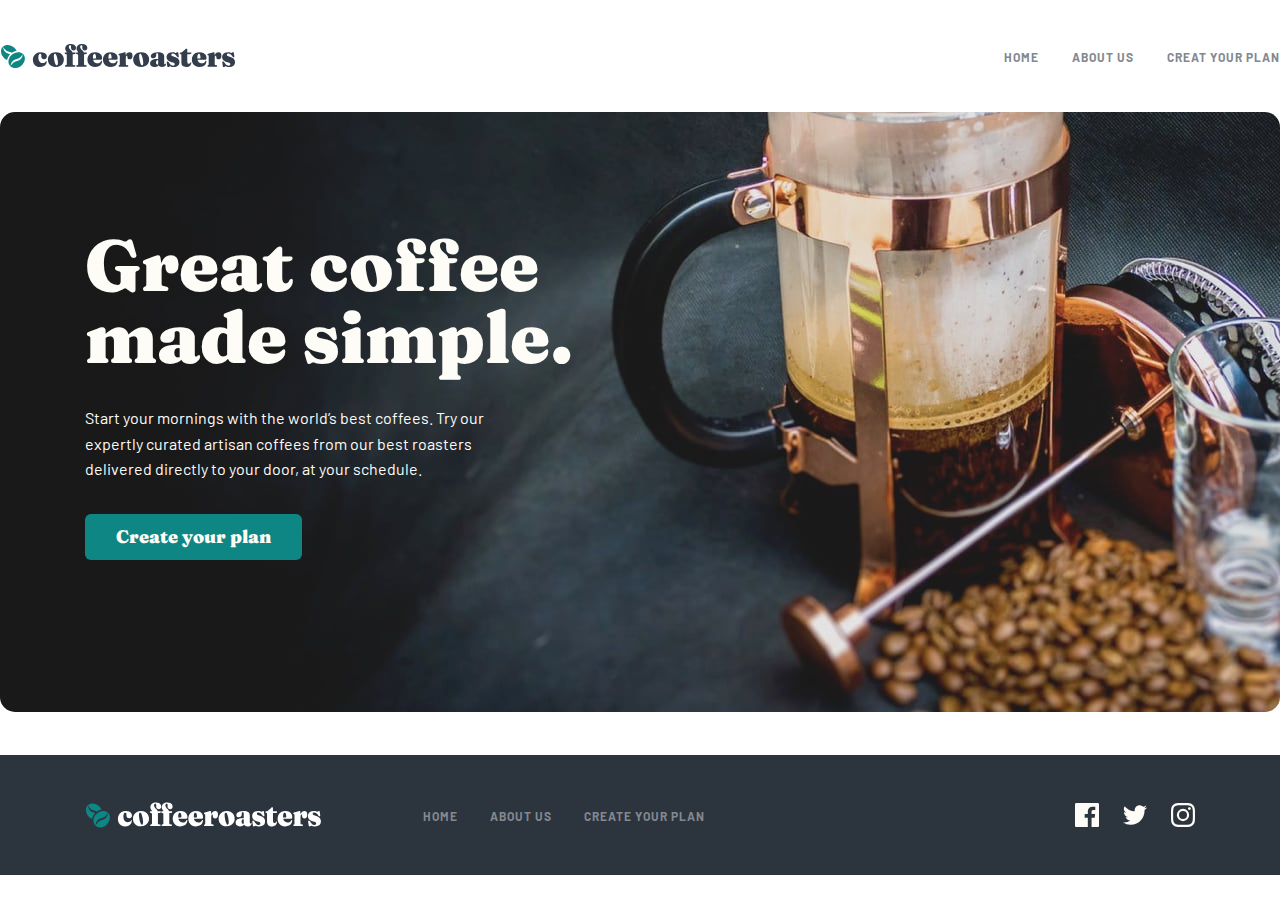
==== index.html @ 97ef67ef "Cofferoasters-Projects" ====
<!DOCTYPE html>
<html lang="en">

<head>
    <meta charset="UTF-8" />
    <meta name="viewport" content="width=device-width, initial-scale=1.0" />
    <title>Cofferoasters</title>
    <link rel="stylesheet" href="./css/style.css" />
</head>

<body>
    <header class="header">
        <div class="header__container container">
            <a class="site-logo" href="./index.html"><img class="site-logo__image" src="./images/shared/desktop/logo.svg" alt="Cofferoasters" width="236" height="26" /></a>
            <nav class="sitenav">
                <ul class="sitenav__list">
                    <li class="sitenav__item">
                        <a class="sitenav__link" href="./index.html">home</a>
                    </li>
                    <li class="sitenav__item">
                        <a class="sitenav__link" href="./pages/about.html">about us</a>
                    </li>
                    <li class="sitenav__item">
                        <a class="sitenav__link" href="./pages/plan.html">creat your plan</a
              >
            </li>
          </ul>
        </nav>
        <button class="navbar-toggle">
          <img
            class="navbar-toggle__image"
            src="./images/shared/mobile/icon-hamburger.svg"
            alt="Cofferoasters"
            width="16"
            height="16"
          />
        </button>
      </div>
      <div class="hero-container container">
        <div class="hero-article">
          <h1>Great coffee made simple.</h1>
          <p>
            Start your mornings with the world’s best coffees. Try our expertly
            curated artisan coffees from our best roasters delivered directly to
            your door, at your schedule.
          </p>
          <a class="hero-btn" href="#">Create your plan</a>
        </div>
        </div>
    </header>
    <footer class="footer">
        <div class="footer-container container">
            <div class="footer-menu">
                <a class="footer-logo" href="./index.html"><img src="./images/shared/desktop/Group 5.svg" alt="Cofferoasters" width="236" height="26" /></a>
                <nav class="footernav">
                    <ul class="footernav_list">
                        <li class="footernav__item">
                            <a class="footernav__link" href="./index.html">HOME</a>
                        </li>
                        <li class="footernav__item">
                            <a class="footernav__link" href="./pages/about.html">ABOUT US</a
                >
              </li>
              <li class="footernav__item">
                <a class="footernav__link" href="./pages/plan.html"
                  >Create your plan</a
                >
              </li>
            </ul>
          </nav>
        </div>
        <div class="media">
          <a href="#"
            ><img
              src="./images/shared/desktop/icon-facebook.svg"
              alt="facebook"
          /></a>
                            <a href="#"><img src="./images/shared/desktop/icon-twitter.svg" alt="twitter" /></a>
                            <a href="#"><img src="./images/shared/desktop/icon-instagram.svg" alt="instagram" /></a>
            </div>
        </div>
    </footer>
</body>

</html>
---- css/style.css ----
*,
*::after,
*::before {
  margin: 0;
  padding: 0;
  box-sizing: border-box;
}

a {
  display: inline-block;
  text-decoration: none;
}

ul,
ol {
  list-style: none;
}

img {
  display: flex;
  -o-object-fit: cover;
     object-fit: cover;
}

html {
  font-size: 62.5%;
  height: 100%;
}

main {
  flex-grow: 1;
}

body {
  display: flex;
  flex-direction: column;
  font-family: "Barlow", sans-serif;
  font-size: 1.6rem;
  line-height: 1.6rem;
}

.container {
  width: 100%;
  max-width: 128rem;
  margin: 0 auto;
}

@font-face {
  font-display: swap;
  font-family: "Fraunces";
  font-style: normal;
  font-weight: 900;
  src: url("../fonts/fraunces-v31-latin-900.woff2") format("woff2");
}
@font-face {
  font-display: swap;
  font-family: "Barlow";
  font-style: normal;
  font-weight: 400;
  src: url("../fonts/barlow-v12-latin-regular.woff2") format("woff2");
}
@font-face {
  font-display: swap;
  font-family: "Barlow";
  font-style: normal;
  font-weight: 700;
  src: url("../fonts/barlow-v12-latin-700.woff2") format("woff2");
}
.hero-btn {
  border-radius: 0.6rem;
  padding: 1.5rem 0;
  font-weight: 900;
  color: #fefcf7;
  font-size: 1.8rem;
  background-color: #0e8784;
  font-family: "Fraunces", cursive;
  transition: 0.3s;
}
.hero-btn:hover {
  background-color: #66d2cf;
}

.hero-btn {
  padding-left: 3.1rem;
  padding-right: 3.1rem;
}

.footer-container {
  background-color: #2c343e;
  display: flex;
  align-items: center;
  justify-content: space-between;
  padding: 4.7rem 8.5rem;
}

.footer-menu {
  display: flex;
  align-items: center;
  gap: 10.2rem;
}

.footernav_list {
  display: flex;
  align-items: center;
  gap: 3.2rem;
}

.footernav__link {
  font-family: "Barlow", sans-serif;
  font-size: 1.2rem;
  line-height: 1.25;
  font-weight: 700;
  color: #83888f;
  text-transform: uppercase;
  letter-spacing: 0.1rem;
}
.footernav__link:hover {
  color: rgb(83, 83, 83);
}

.media {
  display: flex;
  align-items: center;
  gap: 2.4rem;
}

.media a:hover {
  background-color: pink;
}

@media screen and (max-width: 768px) {
  .footer-container {
    flex-direction: column;
    align-items: center;
    gap: 6.5rem;
    padding: 5.4rem 19rem 5.4rem 21.5rem;
  }
  .footer-menu {
    flex-direction: column;
    align-items: center;
    gap: 3.4rem;
  }
}
@media screen and (max-width: 400px) {
  .footer-container {
    padding: 5.4rem 5.5rem;
  }
  .footernav_list {
    flex-direction: column;
    gap: 1.4rem;
  }
}
.header {
  padding: 4.3rem 0;
}

.header__container {
  display: flex;
  align-items: center;
  justify-content: space-between;
}

.sitenav__list {
  display: flex;
  gap: 3.3rem;
}

.sitenav__link {
  font-family: "Barlow", sans-serif;
  font-size: 1.2rem;
  font-weight: bold;
  color: #83888f;
  text-transform: uppercase;
  letter-spacing: 0.1rem;
}
.sitenav__link:hover {
  color: #333d4b;
}

.hero-container {
  margin-top: 4.3rem;
}

.navbar-toggle {
  display: none;
}

@media screen and (max-width: 768px) {
  .header {
    padding: 4rem 5.3rem;
  }
}
@media screen and (max-width: 400px) {
  .header {
    padding: 3.2rem 4rem;
  }
  .site-logo__image {
    width: 16.3rem;
    height: 1.8rem;
  }
  .sitenav {
    display: none;
  }
  .navbar-toggle {
    display: block;
    background-color: transparent;
    border: 0;
    cursor: pointer;
  }
}
.about-container {
  background-image: url(.../images/about/desktop/image-hero-whitecup.jpg);
}

.hero-container {
  margin-top: 4.3rem;
  background-image: url(../images/home/desktop/image-hero-coffeepress.jpg);
  background-position: center;
  background-repeat: no-repeat;
  background-size: cover;
  height: 60rem;
  border-radius: 1.5rem;
}

.hero-article {
  padding-top: 11.7rem;
  padding-left: 8.5rem;
}

.hero-article h1 {
  font-family: "Fraunces", cursive;
  font-size: 7.2rem;
  font-weight: 900;
  line-height: 1;
  color: #fefcf7;
  width: 49.3rem;
  margin-bottom: 3.2rem;
}

.hero-article p {
  font-family: "Barlow", sans-serif;
  font-size: 1.6rem;
  font-weight: 400;
  line-height: 1.6;
  color: #fefcf7;
  width: 44.5rem;
  margin-bottom: 3.2rem;
}

.about-container {
  background-image: url(../images/about/desktop/image-hero-whitecup.jpg);
  background-position: center;
  background-size: cover;
  background-repeat: no-repeat;
  height: 45rem;
  border-radius: 1.5rem;
  margin-top: 4.3rem;
}

.about-article {
  padding-top: 13.7rem;
  padding-left: 8.5rem;
}

.about-article h1 {
  font-family: "Fraunces", cursive;
  font-size: 4rem;
  font-weight: 900;
  line-height: 1.2;
  color: #fefcf7;
  margin-bottom: 2.4rem;
}

.about-article p {
  font-family: "Barlow", sans-serif;
  font-size: 1.6rem;
  font-weight: 400;
  line-height: 1.6;
  color: #fefcf7;
  width: 44.5rem;
}

.plan-container {
  margin-top: 4.3rem;
  background-image: url(../images/plan/desktop/image-hero-blackcup.jpg);
  background-position: center;
  background-repeat: no-repeat;
  background-size: cover;
  height: 45rem;
  border-radius: 1.5rem;
}

.plan-article {
  padding-top: 13.4rem;
  padding-left: 8.5rem;
}

.plan-article h1 {
  font-family: "Fraunces", cursive;
  font-size: 7.2rem;
  font-weight: 900;
  line-height: 1;
  color: #fefcf7;
  margin-bottom: 3.2rem;
}

.plan-article p {
  font-family: "Barlow", sans-serif;
  font-size: 1.6rem;
  font-weight: 400;
  line-height: 1.6;
  color: #fefcf7;
  width: 40rem;
}

@media screen and (max-width: 768px) {
  .hero-container {
    margin-top: 5.3rem;
    background-image: url(../images/home/tablet/image-hero-coffeepress.jpg);
    background-position: center;
    background-repeat: no-repeat;
    background-size: cover;
    height: 50rem;
    border-radius: 1.5rem;
  }
  .hero-article {
    padding-top: 10.4rem;
    padding-left: 5.8rem;
  }
  .hero-article h1 {
    font-size: 4.8rem;
    line-height: 1;
    width: 32.9rem;
    margin-bottom: 2.4rem;
  }
  .hero-article p {
    font-size: 1.5rem;
    line-height: 1.6;
    width: 39.8rem;
    margin-bottom: 4rem;
  }
  .about-container {
    background-image: url(../images/about/tablet/image-hero-whitecup.jpg);
    background-position: center;
    background-size: cover;
    background-repeat: no-repeat;
    border-radius: 1.5rem;
    margin-top: 5.3rem;
  }
  .about-article {
    padding-top: 11.8rem;
    padding-left: 5.8rem;
  }
  .about-article h1 {
    font-size: 3.2rem;
    line-height: 1.25;
    margin-bottom: 2.4rem;
  }
  .about-article p {
    font-size: 1.5rem;
    line-height: 1.6;
    width: 39.8rem;
  }
  .plan-container {
    background-image: url(../images/plan/tablet/image-hero-blackcup.jpg);
    margin-top: 5.3rem;
    height: 40rem;
  }
  .plan-article {
    padding-top: 12.7rem;
    padding-left: 5.8rem;
  }
  .plan-article h1 {
    font-size: 4.8rem;
    line-height: 1;
  }
  .plan-article p {
    font-size: 1.5rem;
    line-height: 1.66;
    width: 39.8rem;
  }
}
@media screen and (max-width: 400px) {
  .hero-container {
    margin-top: 4rem;
    background-image: url(../images/home/mobile/image-hero-coffeepress.jpg);
    background-position: center;
    background-repeat: no-repeat;
    background-size: cover;
    height: 50rem;
    border-radius: 1.5rem;
  }
  .hero-article {
    padding: 10rem 2.4rem;
    text-align: center;
  }
  .hero-article h1 {
    font-family: "Fraunces", cursive;
    font-size: 4rem;
    font-weight: 900;
    line-height: 1;
    color: #fefcf7;
    width: 27.9rem;
    margin-bottom: 2.4rem;
  }
  .hero-article p {
    font-family: "Barlow", sans-serif;
    font-size: 1.5rem;
    font-weight: 400;
    line-height: 1.6;
    color: #fefcf7;
    width: 27.9rem;
    margin-bottom: 4rem;
  }
  .about-container {
    background-image: url(../images/about/mobile/image-hero-whitecup.jpg);
    background-position: center;
    background-size: cover;
    background-repeat: no-repeat;
    border-radius: 1.5rem;
    margin-top: 4rem;
  }
  .about-article {
    padding: 11.1rem 2.4rem;
    text-align: center;
    width: 27.9rem;
  }
  .about-article h1 {
    font-size: 2.8rem;
    line-height: 1;
  }
  .about-article p {
    font-size: 1.5rem;
    line-height: 1.6;
    width: 27.9rem;
  }
  .plan-container {
    background-image: url(../images/plan/mobile/image-hero-blackcup.jpg);
    margin-top: 4rem;
    height: 40rem;
  }
  .plan-article {
    padding: 10rem 0;
    text-align: center;
  }
  .plan-article h1 {
    font-size: 4rem;
    line-height: 1;
  }
  .plan-article p {
    text-align: center;
    padding-left: 2.4rem;
    font-size: 1.5rem;
    line-height: 1.6;
    width: 27.9rem;
  }
}/*# sourceMappingURL=style.css.map */
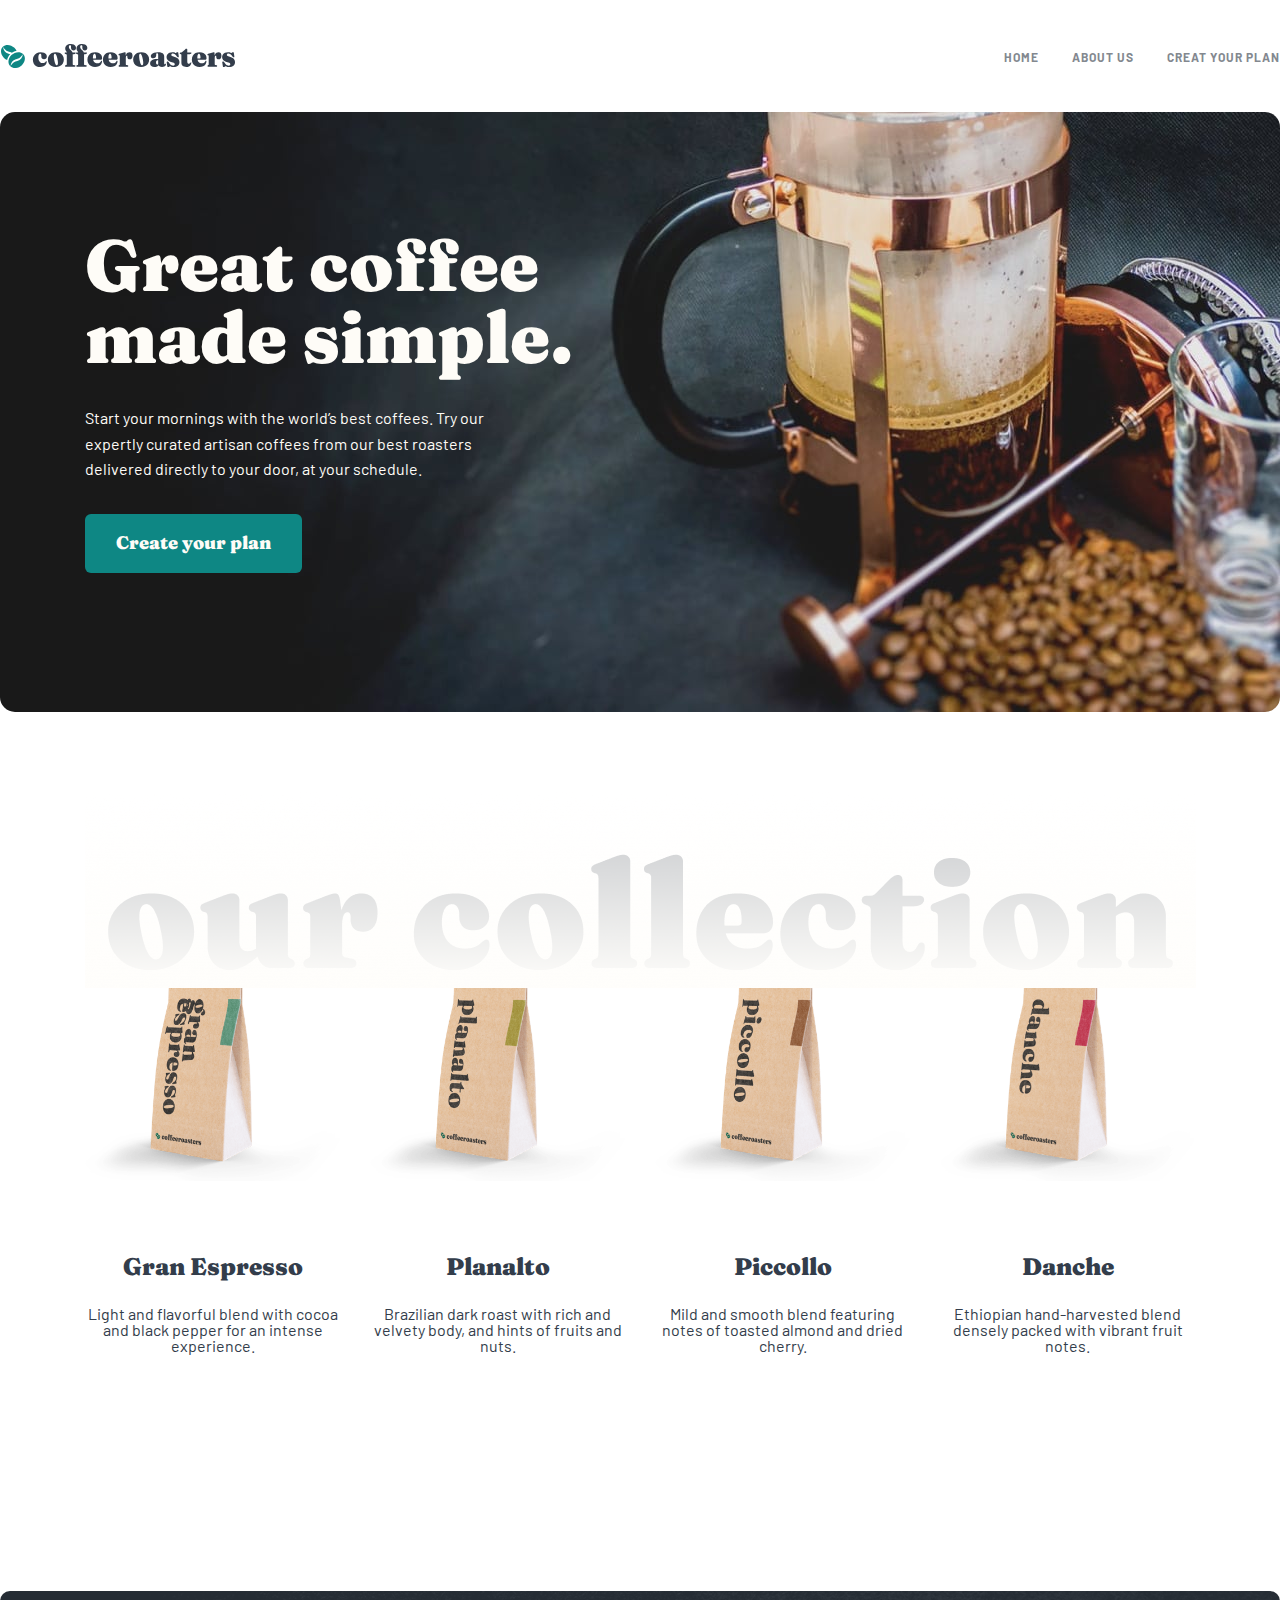
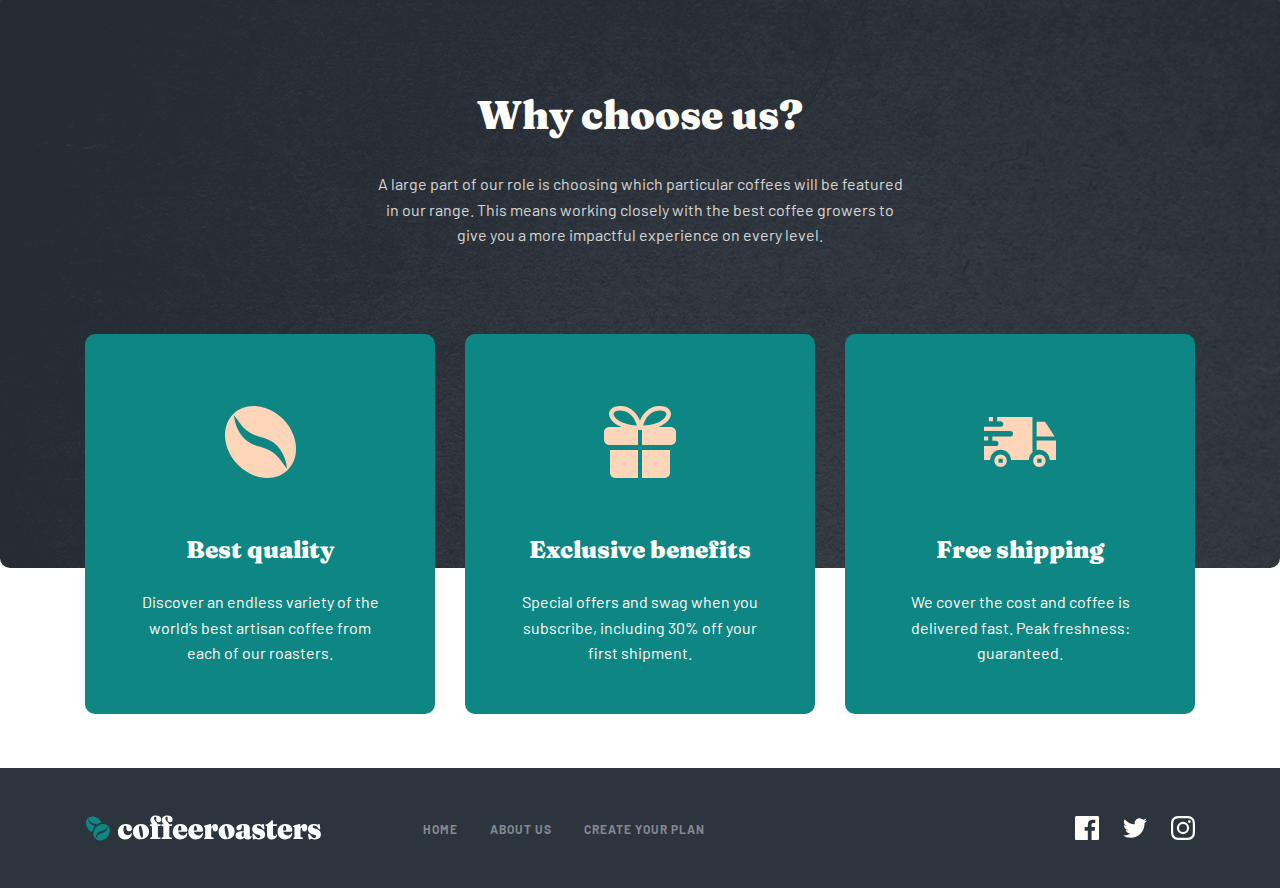
==== commit c0c085fe: "cofferoasters-project" ====
--- a/index.html
+++ b/index.html
@@ -1,27 +1,34 @@
 <!DOCTYPE html>
 <html lang="en">
-
-<head>
+  <head>
     <meta charset="UTF-8" />
     <meta name="viewport" content="width=device-width, initial-scale=1.0" />
     <title>Cofferoasters</title>
     <link rel="stylesheet" href="./css/style.css" />
-</head>
+  </head>
 
-<body>
+  <body>
     <header class="header">
-        <div class="header__container container">
-            <a class="site-logo" href="./index.html"><img class="site-logo__image" src="./images/shared/desktop/logo.svg" alt="Cofferoasters" width="236" height="26" /></a>
-            <nav class="sitenav">
-                <ul class="sitenav__list">
-                    <li class="sitenav__item">
-                        <a class="sitenav__link" href="./index.html">home</a>
-                    </li>
-                    <li class="sitenav__item">
-                        <a class="sitenav__link" href="./pages/about.html">about us</a>
-                    </li>
-                    <li class="sitenav__item">
-                        <a class="sitenav__link" href="./pages/plan.html">creat your plan</a
+      <div class="header__container container">
+        <a class="site-logo" href="./index.html"
+          ><img
+            class="site-logo__image"
+            src="./images/shared/desktop/logo.svg"
+            alt="Cofferoasters"
+            width="236"
+            height="26"
+        /></a>
+        <nav class="sitenav">
+          <ul class="sitenav__list">
+            <li class="sitenav__item">
+              <a class="sitenav__link" href="./index.html">home</a>
+            </li>
+            <li class="sitenav__item">
+              <a class="sitenav__link" href="./pages/about.html">about us</a>
+            </li>
+            <li class="sitenav__item">
+              <a class="sitenav__link" href="./pages/plan.html"
+                >creat your plan</a
               >
             </li>
           </ul>
@@ -44,21 +51,175 @@
             curated artisan coffees from our best roasters delivered directly to
             your door, at your schedule.
           </p>
-          <a class="hero-btn" href="#">Create your plan</a>
-        </div>
-        </div>
+          <a class="hero-btn" href="./pages/plan.html">Create your plan</a>
+        </div>
+      </div>
     </header>
+    <main>
+      <section>
+        <div class="collection__container container">
+          <picture>
+            <source
+              media="(max-width: 400px)"
+              srcset="./images/home/mobile/collection-mobile.png"
+            />
+            <source
+              media="(max-width: 768px)"
+              srcset="./images/home/tablet/collection-tablet.png"
+            />
+
+            <img
+              class="collection__container__img"
+              src="./images/home/desktop/cpllection.png"
+              alt=""
+            />
+          </picture>
+          <div class="collection__article">
+            <div class="colection__card">
+              <img
+                src="./images/home/desktop/image-gran-espresso.png"
+                alt="#"
+                width="255"
+                height="193"
+              />
+              <div class="collection__infobox">
+                <h3 class="collection__card__title">Gran Espresso</h3>
+                <p class="collection__card__description">
+                  Light and flavorful blend with cocoa and black pepper for an
+                  intense experience.
+                </p>
+              </div>
+            </div>
+            <div class="colection__card">
+              <img
+                src="./images/home/desktop/image-planalto.png"
+                alt="#"
+                width="255"
+                height="193"
+              />
+              <div class="collection__infobox">
+                <h3 class="collection__card__title">Planalto</h3>
+                <p class="collection__card__description">
+                  Brazilian dark roast with rich and velvety body, and hints of
+                  fruits and nuts.
+                </p>
+              </div>
+            </div>
+            <div class="colection__card">
+              <img
+                src="./images/home/desktop/image-piccollo.png"
+                alt="#"
+                width="255"
+                height="193"
+              />
+              <div class="collection__infobox">
+                <h3 class="collection__card__title">Piccollo</h3>
+                <p class="collection__card__description">
+                  Mild and smooth blend featuring notes of toasted almond and
+                  dried cherry.
+                </p>
+              </div>
+            </div>
+            <div class="colection__card">
+              <img
+                src="./images/home/desktop/image-danche.png"
+                alt="#"
+                width="255"
+                height="193"
+              />
+              <div class="collection__infobox">
+                <h3 class="collection__card__title">Danche</h3>
+                <p class="collection__card__description">
+                  Ethiopian hand-harvested blend densely packed with vibrant
+                  fruit notes.
+                </p>
+              </div>
+            </div>
+          </div>
+        </div>
+      </section>
+      <section>
+        <div class="why__container container">
+          <div class="why__article">
+            <h3 class="why__article__title">Why choose us?</h3>
+            <p class="why__article__description">
+              A large part of our role is choosing which particular coffees will
+              be featured in our range. This means working closely with the best
+              coffee growers to give you a more impactful experience on every
+              level.
+            </p>
+          </div>
+          <div class="why__quality">
+            <div class="why__quality__card">
+              <img
+                class="why__quality__img"
+                src="./images/home/desktop/icon-coffee-bean.svg"
+                alt="coffee-bean"
+                width="72"
+                height="72"
+              />
+              <div class="why__quality__article">
+                <h4 class="why__quality__title">Best quality</h4>
+                <p class="why__quality__description">
+                  Discover an endless variety of the world’s best artisan coffee
+                  from each of our roasters.
+                </p>
+              </div>
+            </div>
+            <div class="why__quality__card">
+              <img
+                class="why__quality__img"
+                src="./images/home/desktop/icon-gift.svg"
+                alt="coffee-bean"
+                width="72"
+                height="72"
+              />
+              <div class="why__quality__article">
+                <h4 class="why__quality__title">Exclusive benefits</h4>
+                <p class="why__quality__description">
+                  Special offers and swag when you subscribe, including 30% off
+                  your first shipment.
+                </p>
+              </div>
+            </div>
+            <div class="why__quality__card">
+              <img
+                class="why__quality__img_fix"
+                src="./images/home/desktop/icon-truck.svg"
+                alt="coffee-bean"
+                width="72"
+                height="72"
+              />
+              <div class="why__quality__article">
+                <h4 class="why__quality__title">Free shipping</h4>
+                <p class="why__quality__description">
+                  We cover the cost and coffee is delivered fast. Peak
+                  freshness: guaranteed.
+                </p>
+              </div>
+            </div>
+          </div>
+        </div>
+      </section>
+    </main>
     <footer class="footer">
-        <div class="footer-container container">
-            <div class="footer-menu">
-                <a class="footer-logo" href="./index.html"><img src="./images/shared/desktop/Group 5.svg" alt="Cofferoasters" width="236" height="26" /></a>
-                <nav class="footernav">
-                    <ul class="footernav_list">
-                        <li class="footernav__item">
-                            <a class="footernav__link" href="./index.html">HOME</a>
-                        </li>
-                        <li class="footernav__item">
-                            <a class="footernav__link" href="./pages/about.html">ABOUT US</a
+      <div class="footer-container container">
+        <div class="footer-menu">
+          <a class="footer-logo" href="./index.html"
+            ><img
+              src="./images/shared/desktop/Group 5.svg"
+              alt="Cofferoasters"
+              width="236"
+              height="26"
+          /></a>
+          <nav class="footernav">
+            <ul class="footernav_list">
+              <li class="footernav__item">
+                <a class="footernav__link" href="./index.html">HOME</a>
+              </li>
+              <li class="footernav__item">
+                <a class="footernav__link" href="./pages/about.html"
+                  >ABOUT US</a
                 >
               </li>
               <li class="footernav__item">
@@ -75,11 +236,16 @@
               src="./images/shared/desktop/icon-facebook.svg"
               alt="facebook"
           /></a>
-                            <a href="#"><img src="./images/shared/desktop/icon-twitter.svg" alt="twitter" /></a>
-                            <a href="#"><img src="./images/shared/desktop/icon-instagram.svg" alt="instagram" /></a>
-            </div>
-        </div>
+          <a href="#"
+            ><img src="./images/shared/desktop/icon-twitter.svg" alt="twitter"
+          /></a>
+          <a href="#"
+            ><img
+              src="./images/shared/desktop/icon-instagram.svg"
+              alt="instagram"
+          /></a>
+        </div>
+      </div>
     </footer>
-</body>
-
-</html>+  </body>
+</html>
--- a/css/style.css
+++ b/css/style.css
@@ -36,7 +36,7 @@
   flex-direction: column;
   font-family: "Barlow", sans-serif;
   font-size: 1.6rem;
-  line-height: 1.6rem;
+  line-height: 1.6;
 }
 
 .container {
@@ -177,10 +177,6 @@
   color: #333d4b;
 }
 
-.hero-container {
-  margin-top: 4.3rem;
-}
-
 .navbar-toggle {
   display: none;
 }
@@ -208,10 +204,6 @@
     cursor: pointer;
   }
 }
-.about-container {
-  background-image: url(.../images/about/desktop/image-hero-whitecup.jpg);
-}
-
 .hero-container {
   margin-top: 4.3rem;
   background-image: url(../images/home/desktop/image-hero-coffeepress.jpg);
@@ -247,70 +239,106 @@
   margin-bottom: 3.2rem;
 }
 
-.about-container {
-  background-image: url(../images/about/desktop/image-hero-whitecup.jpg);
-  background-position: center;
-  background-size: cover;
-  background-repeat: no-repeat;
-  height: 45rem;
-  border-radius: 1.5rem;
-  margin-top: 4.3rem;
-}
-
-.about-article {
-  padding-top: 13.7rem;
-  padding-left: 8.5rem;
-}
-
-.about-article h1 {
+.collection__container {
+  padding: 3.7rem 8.5rem;
+}
+
+.collection__article {
+  display: grid;
+  grid-template-columns: repeat(auto-fit, minmax(255px, 1fr));
+  gap: 3rem;
+}
+
+.colection__card {
+  text-align: center;
+  color: #333d4b;
+}
+
+.collection__card__title {
+  margin-top: 7rem;
   font-family: "Fraunces", cursive;
-  font-size: 4rem;
-  font-weight: 900;
-  line-height: 1.2;
-  color: #fefcf7;
-  margin-bottom: 2.4rem;
-}
-
-.about-article p {
-  font-family: "Barlow", sans-serif;
+  font-size: 2.4rem;
+  font-weight: 900;
+  line-height: 1.3;
+}
+
+.collection__card__description {
   font-size: 1.6rem;
-  font-weight: 400;
-  line-height: 1.6;
-  color: #fefcf7;
-  width: 44.5rem;
-}
-
-.plan-container {
-  margin-top: 4.3rem;
-  background-image: url(../images/plan/desktop/image-hero-blackcup.jpg);
+  line-height: 1.6rem;
+  margin-top: 2.4rem;
+}
+
+.why__container {
+  margin-top: 20rem;
+  margin-bottom: 20rem;
+  background-image: url(../images/plan/desktop/bg-steps.png);
+  background-color: #333d4b;
   background-position: center;
   background-repeat: no-repeat;
   background-size: cover;
-  height: 45rem;
-  border-radius: 1.5rem;
-}
-
-.plan-article {
-  padding-top: 13.4rem;
+  border-radius: 1rem;
+  height: 57.7rem;
+}
+
+.why__article {
+  text-align: center;
+  color: #fefcf7;
+  padding-left: 37rem;
+  padding-right: 37rem;
+  padding-top: 10rem;
+}
+
+.why__article__title {
+  font-family: "Fraunces", cursive;
+  font-weight: 900;
+  font-size: 4rem;
+  line-height: 1.2;
+  margin-bottom: 3.2rem;
+}
+
+.why__article__description {
+  font-weight: 400;
+  font-size: 1.6rem;
+  line-height: 1.6;
+  opacity: 0.8;
+}
+
+.why__quality {
+  display: grid;
+  grid-template-columns: repeat(auto-fit, minmax(350px, 1fr));
+  gap: 3rem;
   padding-left: 8.5rem;
-}
-
-.plan-article h1 {
+  padding-right: 8.5rem;
+  margin-top: 8.6rem;
+}
+
+.why__quality__card {
+  background-color: #0e8784;
+  color: #fefcf7;
+  display: flex;
+  align-items: center;
+  flex-direction: column;
+  text-align: center;
+  padding: 7.2rem 4.8rem 4.8rem 4.8rem;
+  border-radius: 1rem;
+}
+
+.why__quality__img_fix {
+  -o-object-fit: contain;
+     object-fit: contain;
+}
+
+.why__quality__title {
   font-family: "Fraunces", cursive;
-  font-size: 7.2rem;
-  font-weight: 900;
-  line-height: 1;
-  color: #fefcf7;
-  margin-bottom: 3.2rem;
-}
-
-.plan-article p {
-  font-family: "Barlow", sans-serif;
-  font-size: 1.6rem;
+  font-weight: 900;
+  font-size: 2.4rem;
+  line-height: 1.3;
+  margin-top: 5.6rem;
+}
+
+.why__quality__description {
   font-weight: 400;
-  line-height: 1.6;
-  color: #fefcf7;
-  width: 40rem;
+  margin-top: 2.4rem;
 }
 
 @media screen and (max-width: 768px) {
@@ -339,45 +367,51 @@
     width: 39.8rem;
     margin-bottom: 4rem;
   }
-  .about-container {
-    background-image: url(../images/about/tablet/image-hero-whitecup.jpg);
-    background-position: center;
-    background-size: cover;
-    background-repeat: no-repeat;
-    border-radius: 1.5rem;
-    margin-top: 5.3rem;
-  }
-  .about-article {
-    padding-top: 11.8rem;
+  .collection__container {
+    margin-top: 14.4rem;
+    padding-left: 4rem;
+    padding-right: 4rem;
+  }
+  .collection__article {
+    display: grid;
+    grid-template-columns: 1fr;
+    gap: 3.2rem;
+  }
+  .colection__card {
+    text-align: start;
+    max-width: 57.3rem;
+    display: flex;
+    align-items: center;
+    justify-content: space-between;
+  }
+  .collection__card__title {
+    margin-top: 0;
+  }
+  .collection__card__description {
+    margin-top: 2.4rem;
+    max-width: 28.2rem;
+  }
+  .why__article {
+    padding-left: 7.4rem;
+    padding-right: 7.4rem;
+    padding-top: 5.6rem;
+  }
+  .why__quality {
     padding-left: 5.8rem;
-  }
-  .about-article h1 {
-    font-size: 3.2rem;
-    line-height: 1.25;
-    margin-bottom: 2.4rem;
-  }
-  .about-article p {
-    font-size: 1.5rem;
-    line-height: 1.6;
-    width: 39.8rem;
-  }
-  .plan-container {
-    background-image: url(../images/plan/tablet/image-hero-blackcup.jpg);
-    margin-top: 5.3rem;
-    height: 40rem;
-  }
-  .plan-article {
-    padding-top: 12.7rem;
-    padding-left: 5.8rem;
-  }
-  .plan-article h1 {
-    font-size: 4.8rem;
-    line-height: 1;
-  }
-  .plan-article p {
-    font-size: 1.5rem;
-    line-height: 1.66;
-    width: 39.8rem;
+    padding-right: 5.8rem;
+    margin-top: 7rem;
+  }
+  .why__quality__card {
+    flex-direction: row;
+    gap: 5.5rem;
+    padding: 4.1rem 4.8rem 4.1rem 7rem;
+    text-align: start;
+  }
+  .why__quality__title {
+    margin-top: 0;
+  }
+  .why__quality__description {
+    margin-top: 1.6rem;
   }
 }
 @media screen and (max-width: 400px) {
@@ -391,7 +425,7 @@
     border-radius: 1.5rem;
   }
   .hero-article {
-    padding: 10rem 2.4rem;
+    padding: 10rem 1.4rem;
     text-align: center;
   }
   .hero-article h1 {
@@ -412,6 +446,119 @@
     width: 27.9rem;
     margin-bottom: 4rem;
   }
+  .collection__container {
+    padding: 0;
+    margin-top: 12rem;
+  }
+  .colection__card {
+    text-align: center;
+    color: #333d4b;
+    max-width: 57.3rem;
+    display: flex;
+    flex-direction: column;
+  }
+  .collection__article {
+    gap: 4.8rem;
+  }
+  .collection__card__title {
+    margin-top: 0;
+  }
+  .collection__card__description {
+    margin-top: 2.4rem;
+    max-width: 28.2rem;
+    font-size: 1.5rem;
+    line-height: 1.6;
+  }
+  .why__container {
+    height: 90.2rem;
+  }
+  .why__article {
+    padding-left: 2.4rem;
+    padding-right: 2.4rem;
+    padding-top: 6.4rem;
+  }
+  .why__article__title {
+    font-size: 2.8rem;
+    line-height: 1;
+    margin-bottom: 2.4rem;
+  }
+  .why__article__description {
+    font-size: 1.5rem;
+    line-height: 1.66;
+  }
+  .why__quality {
+    grid-template-columns: 1fr;
+    gap: 2.4rem;
+  }
+  .why__quality__card {
+    flex-direction: column;
+    padding: 7.2rem 1.2rem 5.1rem 1.2rem;
+    text-align: center;
+  }
+  .why__quality {
+    padding-left: 2.4rem;
+    padding-right: 2.4rem;
+    margin-top: 6.4rem;
+  }
+}
+.about-container {
+  background-image: url(../images/about/desktop/image-hero-whitecup.jpg);
+  background-position: center;
+  background-size: cover;
+  background-repeat: no-repeat;
+  height: 45rem;
+  border-radius: 1.5rem;
+  margin-top: 4.3rem;
+}
+
+.about-article {
+  padding-top: 13.7rem;
+  padding-left: 8.5rem;
+}
+
+.about-article h1 {
+  font-family: "Fraunces", cursive;
+  font-size: 4rem;
+  font-weight: 900;
+  line-height: 1.2;
+  color: #fefcf7;
+  margin-bottom: 2.4rem;
+}
+
+.about-article p {
+  font-family: "Barlow", sans-serif;
+  font-size: 1.6rem;
+  font-weight: 400;
+  line-height: 1.6;
+  color: #fefcf7;
+  width: 44.5rem;
+}
+
+@media screen and (max-width: 768px) {
+  .about-container {
+    background-image: url(../images/about/tablet/image-hero-whitecup.jpg);
+    background-position: center;
+    background-size: cover;
+    background-repeat: no-repeat;
+    border-radius: 1.5rem;
+    margin-top: 5.3rem;
+  }
+  .about-article {
+    padding-top: 11.8rem;
+    padding-left: 5.8rem;
+  }
+  .about-article h1 {
+    font-size: 3.2rem;
+    line-height: 1.25;
+    margin-bottom: 2.4rem;
+  }
+  .about-article p {
+    font-size: 1.5rem;
+    line-height: 1.6;
+    width: 39.8rem;
+  }
+}
+@media screen and (max-width: 400px) {
   .about-container {
     background-image: url(../images/about/mobile/image-hero-whitecup.jpg);
     background-position: center;
@@ -434,6 +581,61 @@
     line-height: 1.6;
     width: 27.9rem;
   }
+}
+.plan-container {
+  margin-top: 4.3rem;
+  background-image: url(../images/plan/desktop/image-hero-blackcup.jpg);
+  background-position: center;
+  background-repeat: no-repeat;
+  background-size: cover;
+  height: 45rem;
+  border-radius: 1.5rem;
+}
+
+.plan-article {
+  padding-top: 13.4rem;
+  padding-left: 8.5rem;
+}
+
+.plan-article h1 {
+  font-family: "Fraunces", cursive;
+  font-size: 7.2rem;
+  font-weight: 900;
+  line-height: 1;
+  color: #fefcf7;
+  margin-bottom: 3.2rem;
+}
+
+.plan-article p {
+  font-family: "Barlow", sans-serif;
+  font-size: 1.6rem;
+  font-weight: 400;
+  line-height: 1.6;
+  color: #fefcf7;
+  max-width: 40rem;
+}
+
+@media screen and (max-width: 768px) {
+  .plan-container {
+    background-image: url(../images/plan/tablet/image-hero-blackcup.jpg);
+    margin-top: 5.3rem;
+    height: 40rem;
+  }
+  .plan-article {
+    padding-top: 12.7rem;
+    padding-left: 5.8rem;
+  }
+  .plan-article h1 {
+    font-size: 4.8rem;
+    line-height: 1;
+  }
+  .plan-article p {
+    font-size: 1.5rem;
+    line-height: 1.66;
+    max-width: 39.8rem;
+  }
+}
+@media screen and (max-width: 400px) {
   .plan-container {
     background-image: url(../images/plan/mobile/image-hero-blackcup.jpg);
     margin-top: 4rem;
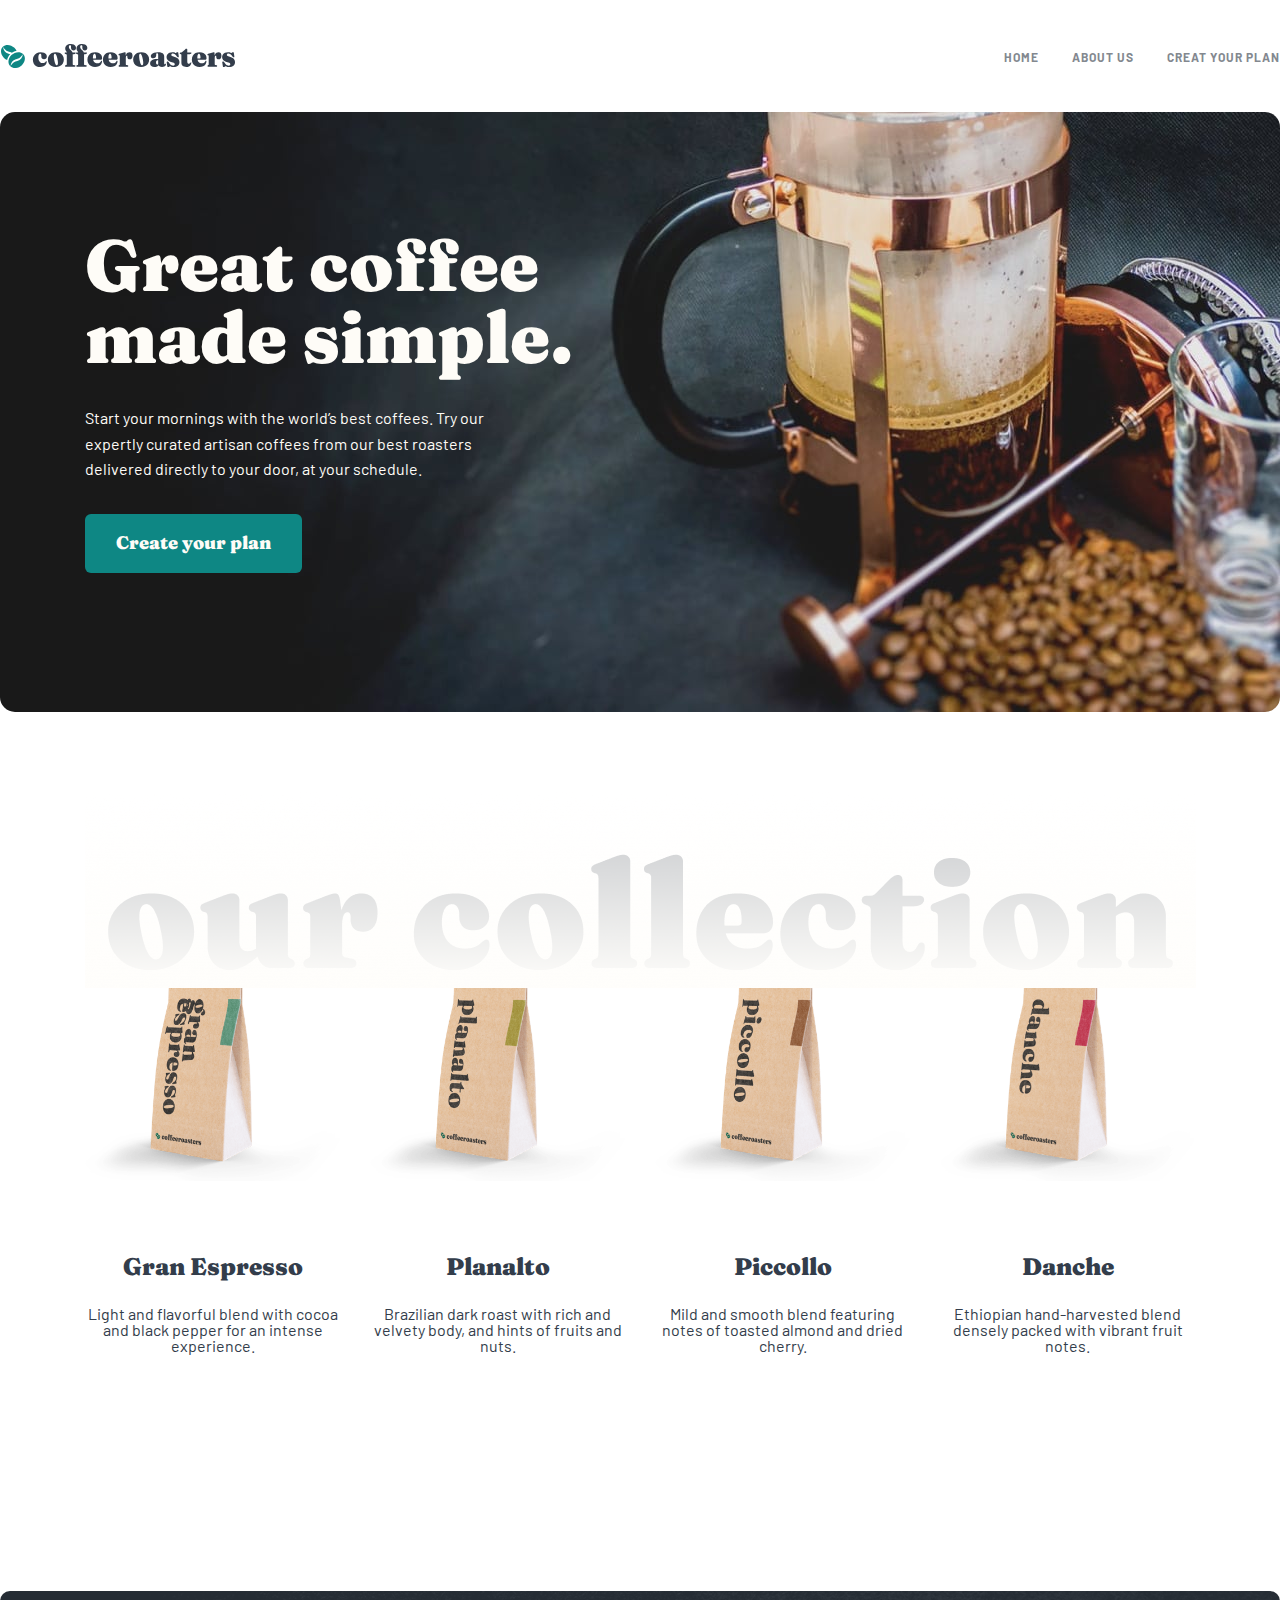
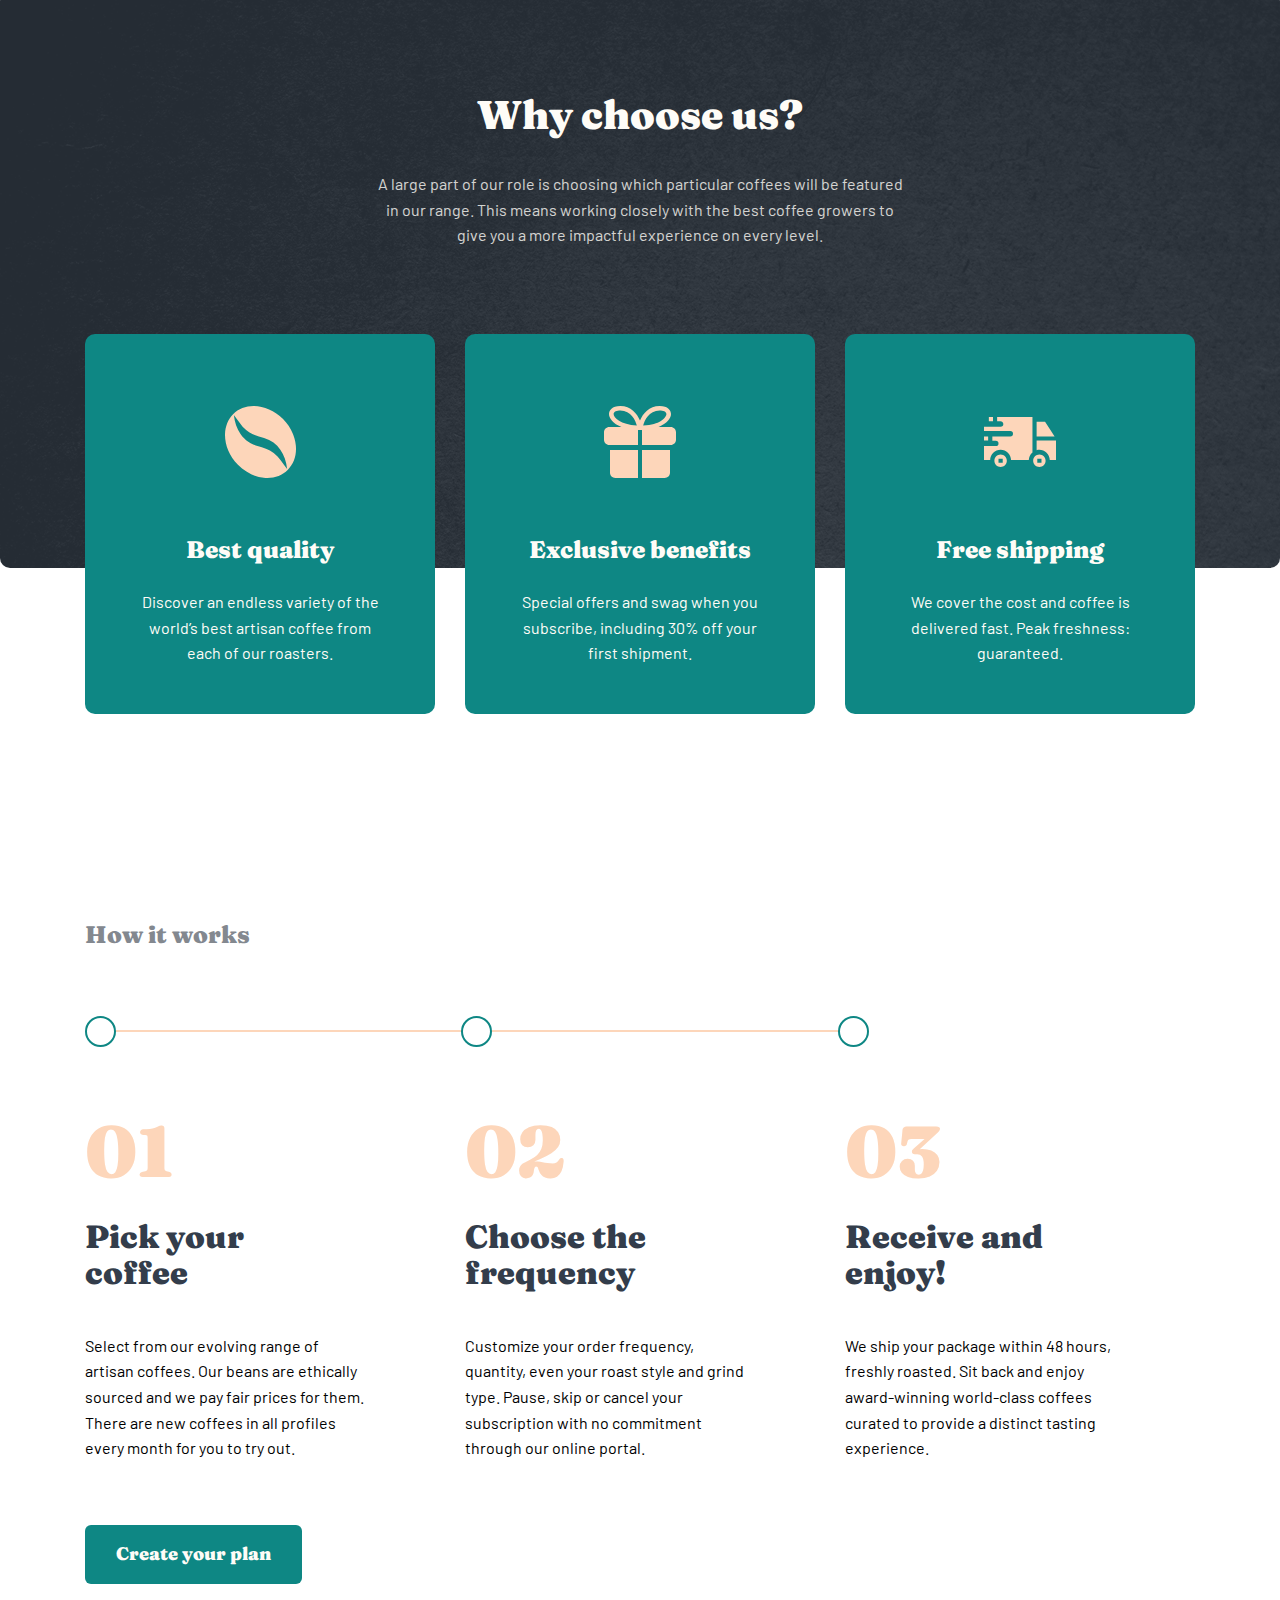
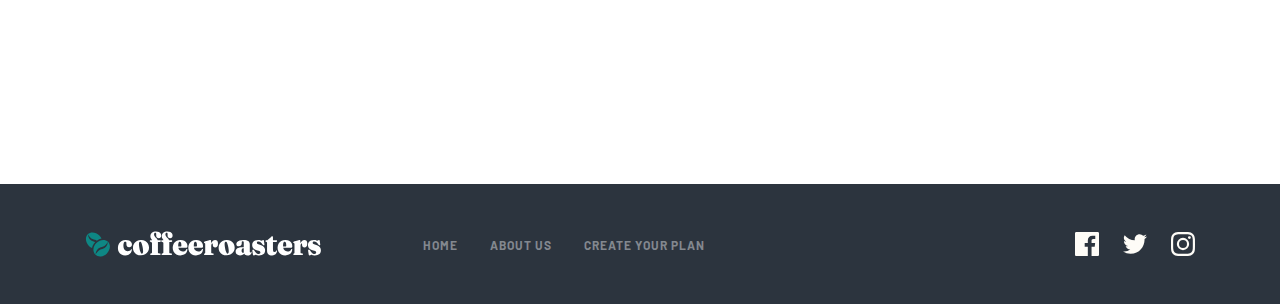
==== commit 8d7bd6e2: "cofferoasters-project" ====
--- a/index.html
+++ b/index.html
@@ -201,6 +201,51 @@
           </div>
         </div>
       </section>
+      <section>
+        <div class="how-works__container container">
+          <h2 class="how-works__container__article">How it works</h2>
+          <div class="how-works__box">
+            <div class="how-works__box__line">
+              <span></span>
+              <span></span>
+              <span></span>
+            </div>
+            <div class="how-works__infobox">
+              <div class="how-works__card">
+                <span class="how-works__card__number">01</span>
+                <h4 class="how-works__card__article">Pick your coffee</h4>
+                <p class="how-works__card__description">
+                  Select from our evolving range of artisan coffees. Our beans
+                  are ethically sourced and we pay fair prices for them. There
+                  are new coffees in all profiles every month for you to try
+                  out.
+                </p>
+              </div>
+              <div class="how-works__card">
+                <span class="how-works__card__number">02</span>
+                <h4 class="how-works__card__article">Choose the frequency</h4>
+                <p class="how-works__card__description">
+                  Customize your order frequency, quantity, even your roast
+                  style and grind type. Pause, skip or cancel your subscription
+                  with no commitment through our online portal.
+                </p>
+              </div>
+              <div class="how-works__card">
+                <span class="how-works__card__number">03</span>
+                <h4 class="how-works__card__article">Receive and enjoy!</h4>
+                <p class="how-works__card__description">
+                  We ship your package within 48 hours, freshly roasted. Sit
+                  back and enjoy award-winning world-class coffees curated to
+                  provide a distinct tasting experience.
+                </p>
+              </div>
+            </div>
+          </div>
+          <div class="how-works__btn">
+            <a class="hero-btn" href="./pages/plan.html">Create your plan</a>
+          </div>
+        </div>
+      </section>
     </main>
     <footer class="footer">
       <div class="footer-container container">
--- a/css/style.css
+++ b/css/style.css
@@ -27,16 +27,18 @@
   height: 100%;
 }
 
+body {
+  display: flex;
+  flex-direction: column;
+  height: 100%;
+  font-family: "Barlow", sans-serif;
+  font-weight: 400;
+  font-size: 1.6rem;
+  line-height: 1.6;
+}
+
 main {
   flex-grow: 1;
-}
-
-body {
-  display: flex;
-  flex-direction: column;
-  font-family: "Barlow", sans-serif;
-  font-size: 1.6rem;
-  line-height: 1.6;
 }
 
 .container {
@@ -270,7 +272,6 @@
 
 .why__container {
   margin-top: 20rem;
-  margin-bottom: 20rem;
   background-image: url(../images/plan/desktop/bg-steps.png);
   background-color: #333d4b;
   background-position: center;
@@ -339,6 +340,77 @@
 .why__quality__description {
   font-weight: 400;
   margin-top: 2.4rem;
+}
+
+.how-works__container {
+  margin-top: 35.1rem;
+  padding-left: 8.5rem;
+  padding-right: 15rem;
+}
+
+.how-works__container__article {
+  font-size: 2.4rem;
+  line-height: 1.3;
+  font-weight: 900;
+  font-family: "Fraunces", cursive;
+  color: #83888f;
+}
+
+.how-works__box {
+  margin-top: 8rem;
+}
+
+.how-works__box__line {
+  max-width: 104.5rem;
+  width: 75%;
+  display: flex;
+  justify-content: space-between;
+  align-items: center;
+  height: 2px;
+  background-color: #fdd6ba;
+}
+
+.how-works__box__line span {
+  display: inline-block;
+  width: 31px;
+  height: 31px;
+  background-color: #fff;
+  border: 2px solid #0e8784;
+  border-radius: 50%;
+}
+
+.how-works__infobox {
+  margin-top: 8.25rem;
+  display: grid;
+  grid-template-columns: repeat(auto-fit, minmax(285px, 1fr));
+  gap: 9.5rem;
+}
+
+.how-works__card__number {
+  font-family: "Fraunces", cursive;
+  font-weight: 900;
+  font-size: 7.2rem;
+  line-height: 1;
+  color: #fdd6ba;
+}
+
+.how-works__card__article {
+  margin-top: 3.2rem;
+  font-family: "Fraunces", cursive;
+  font-weight: 900;
+  font-size: 3.2rem;
+  line-height: 1.125;
+  color: #333d4b;
+  width: 25.5rem;
+}
+
+.how-works__card__description {
+  margin-top: 4.2rem;
+}
+
+.how-works__btn {
+  margin-top: 6.4rem;
+  margin-bottom: 20rem;
 }
 
 @media screen and (max-width: 768px) {
@@ -413,6 +485,26 @@
   .why__quality__description {
     margin-top: 1.6rem;
   }
+  .how-works__box {
+    margin-top: 4rem;
+  }
+  .how-works__container {
+    margin-top: 43.4rem;
+    padding: 0 1.5rem;
+  }
+  .how-works__infobox {
+    margin-top: 4.8rem;
+    grid-template-columns: repeat(auto-fit, minmax(223px, 1fr));
+    gap: 0.5rem;
+  }
+  .how-works__card__article {
+    margin-top: 4.2rem;
+    width: 22.3rem;
+  }
+  .how-works__card__description {
+    width: 22.3rem;
+    margin-top: 3.8rem;
+  }
 }
 @media screen and (max-width: 400px) {
   .hero-container {
@@ -500,6 +592,35 @@
     padding-right: 2.4rem;
     margin-top: 6.4rem;
   }
+  .how-works__box__line {
+    display: none;
+  }
+  .how-works__box {
+    margin-top: 8rem;
+  }
+  .how-works__container {
+    display: flex;
+    align-items: center;
+    flex-direction: column;
+    margin-top: 71.7rem;
+    padding: 0 1.5rem;
+  }
+  .how-works__infobox {
+    margin-top: 4.8rem;
+    grid-template-columns: 1fr;
+    gap: 5.6rem;
+  }
+  .how-works__card {
+    text-align: center;
+  }
+  .how-works__card__article {
+    margin-top: 2.4rem;
+    width: 32.7rem;
+  }
+  .how-works__card__description {
+    width: 32.7rem;
+    margin-top: 2.4rem;
+  }
 }
 .about-container {
   background-image: url(../images/about/desktop/image-hero-whitecup.jpg);
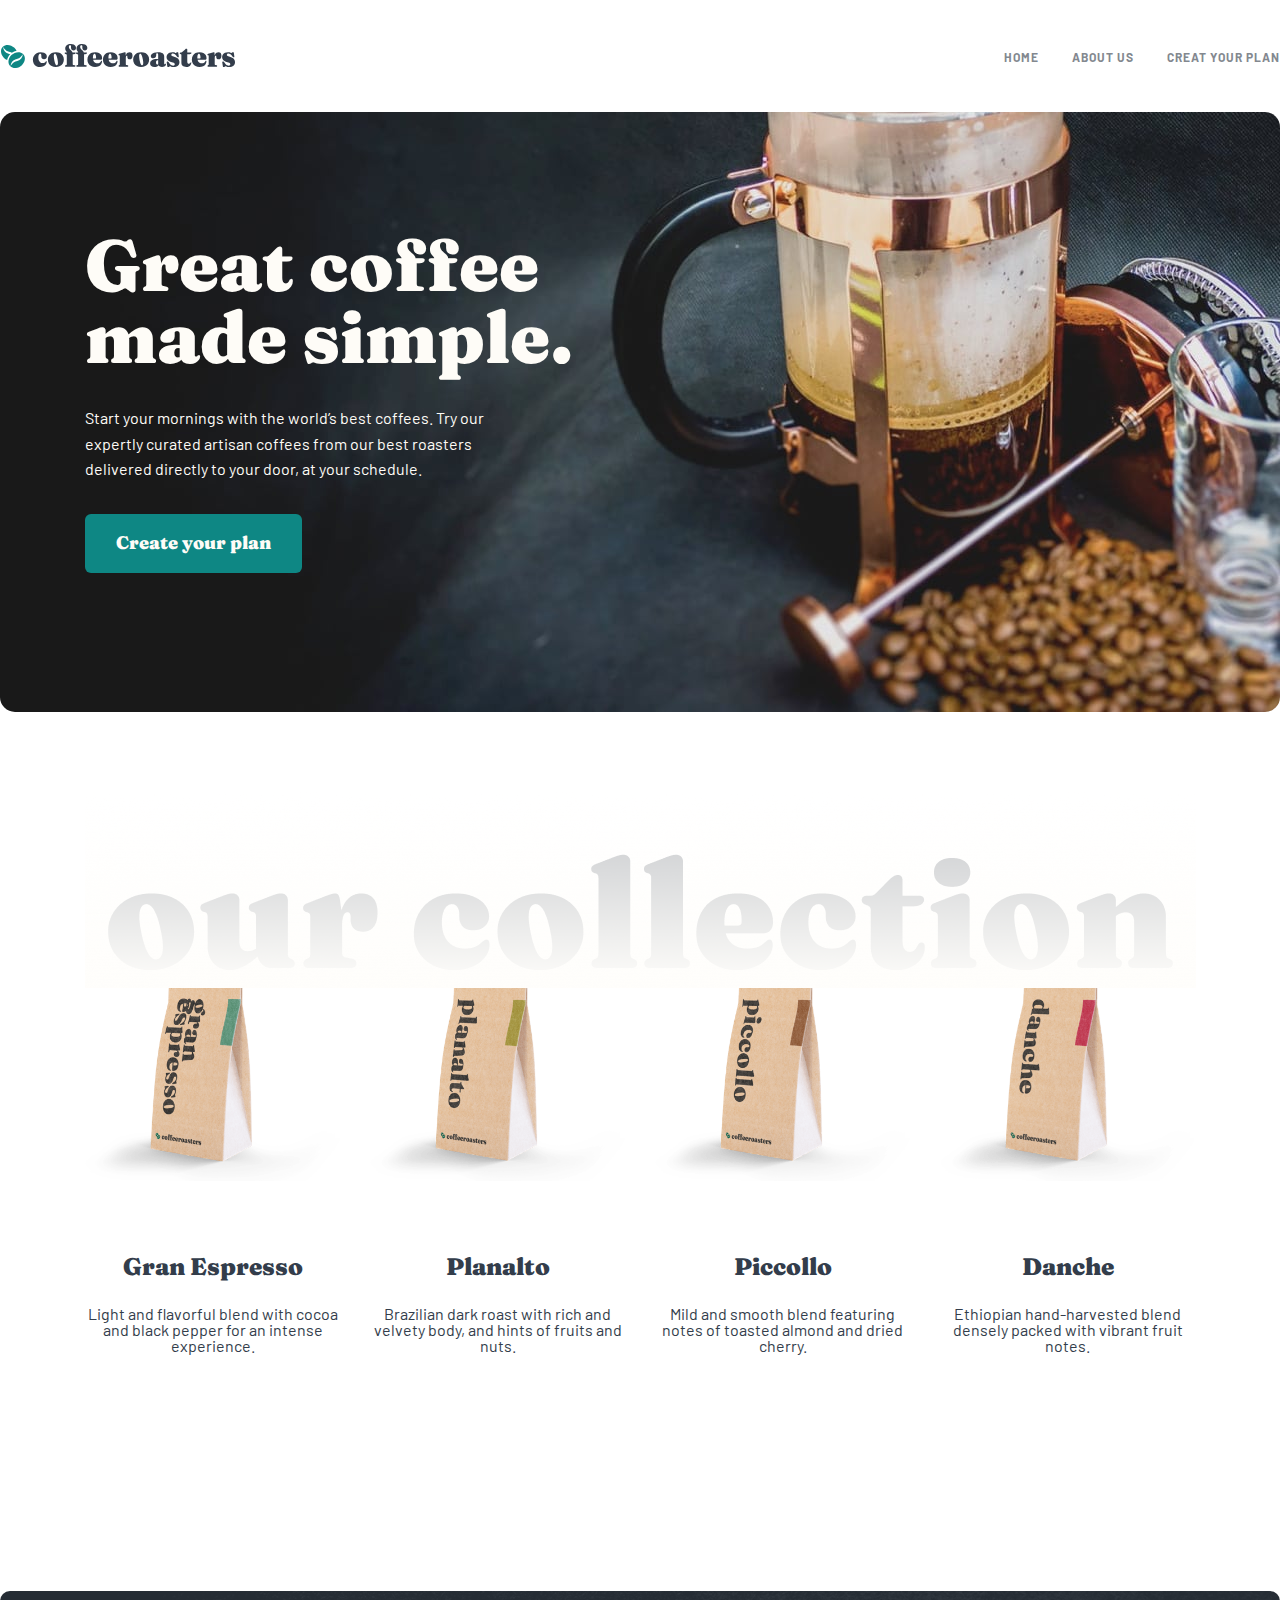
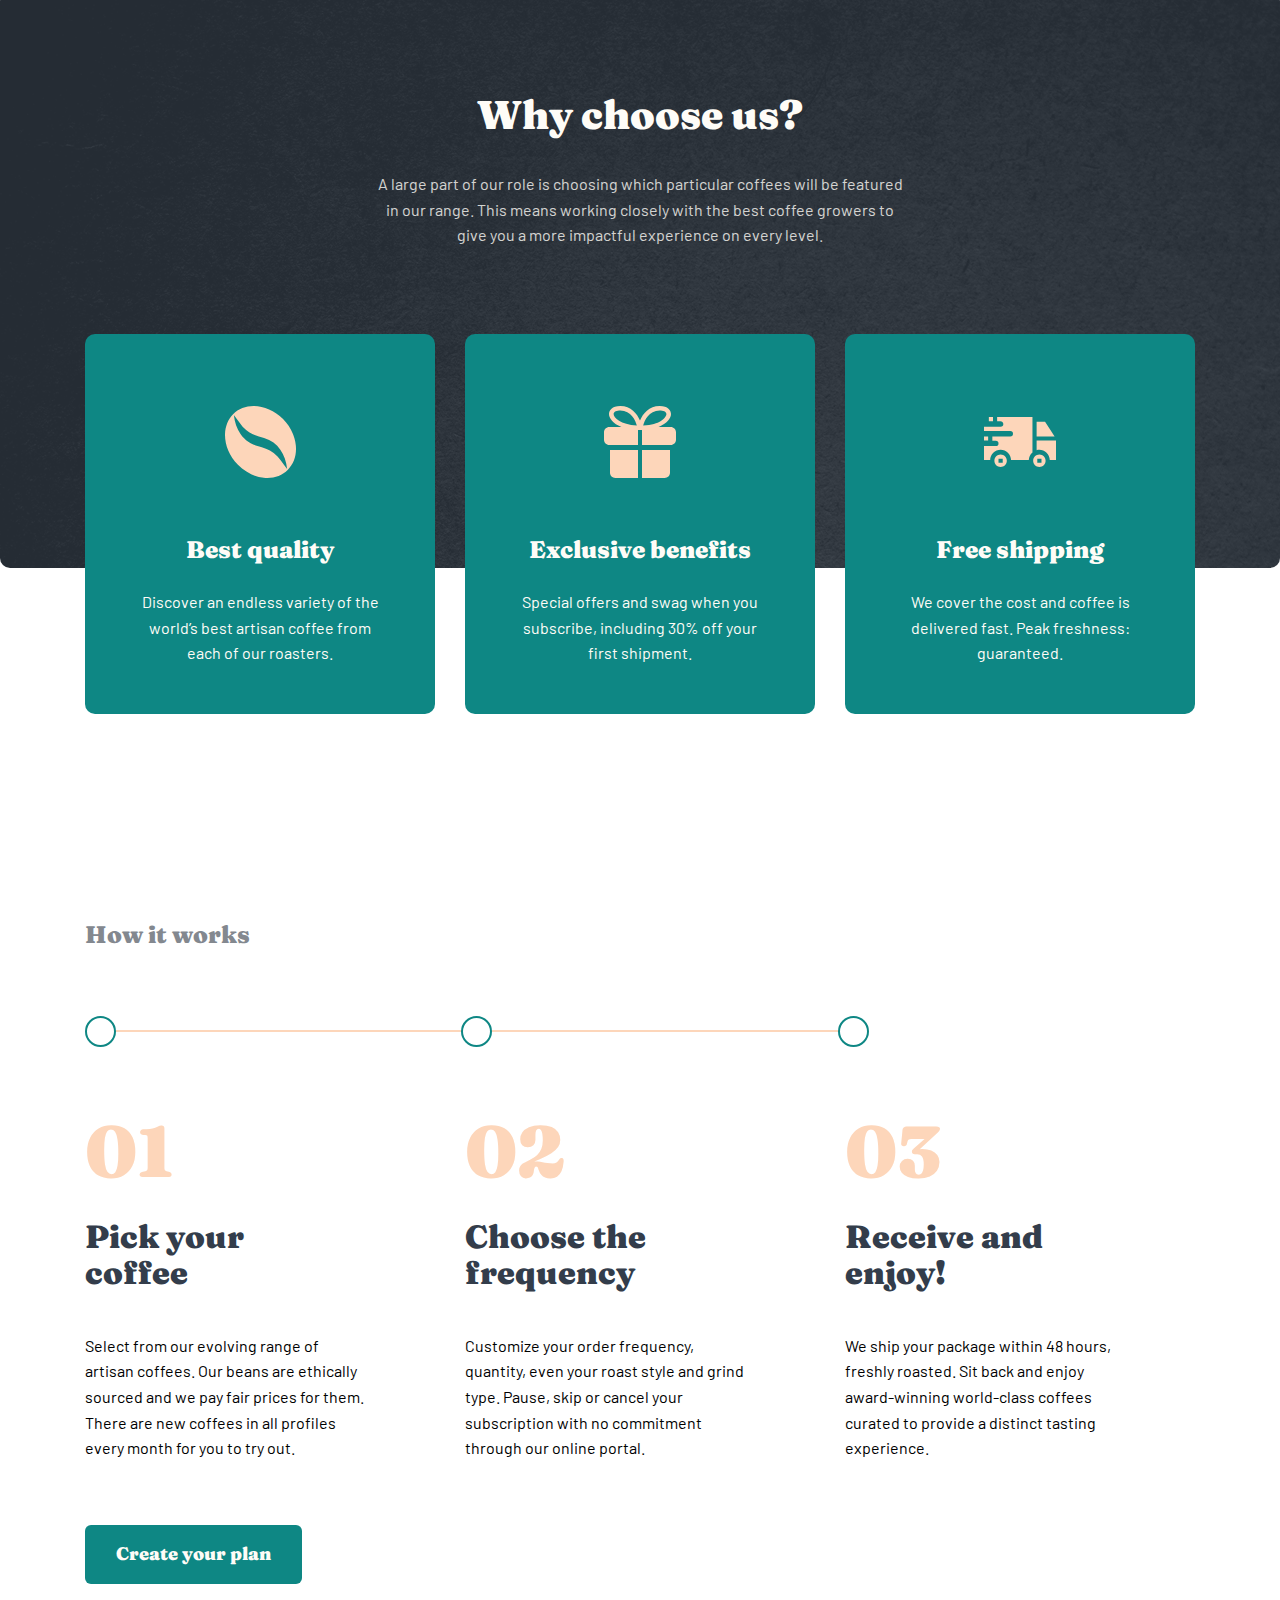
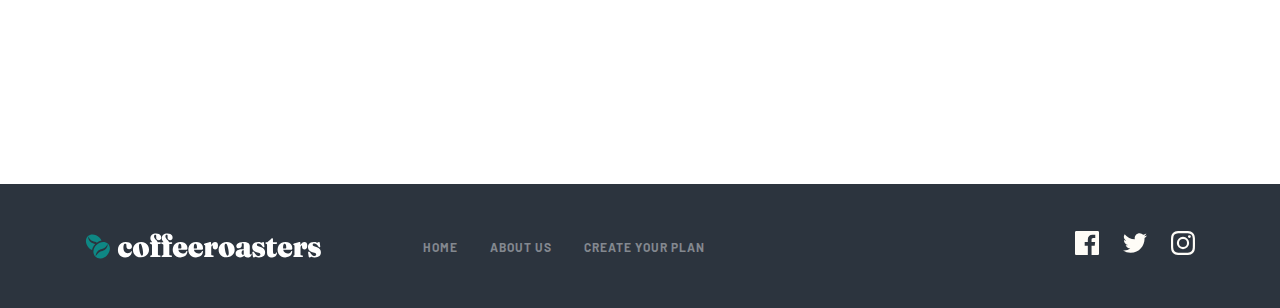
==== commit e6e4fc95: "cofferoasters-project" ====
--- a/index.html
+++ b/index.html
@@ -275,21 +275,52 @@
             </ul>
           </nav>
         </div>
-        <div class="media">
-          <a href="#"
-            ><img
-              src="./images/shared/desktop/icon-facebook.svg"
-              alt="facebook"
-          /></a>
-          <a href="#"
-            ><img src="./images/shared/desktop/icon-twitter.svg" alt="twitter"
-          /></a>
-          <a href="#"
-            ><img
-              src="./images/shared/desktop/icon-instagram.svg"
-              alt="instagram"
-          /></a>
-        </div>
+        <nav>
+          <ul class="media">
+            <li class="media__item">
+              <a class="media__link" href="">
+                <svg
+                  class="media__icon"
+                  xmlns="http://www.w3.org/2000/svg"
+                  width="24"
+                  height="24"
+                >
+                  <path
+                    fill="#FEFCF7"
+                    d="M22.675 0H1.325C.593 0 0 .593 0 1.325v21.351C0 23.407.593 24 1.325 24H12.82v-9.294H9.692v-3.622h3.128V8.413c0-3.1 1.893-4.788 4.659-4.788 1.325 0 2.463.099 2.795.143v3.24l-1.918.001c-1.504 0-1.795.715-1.795 1.763v2.313h3.587l-.467 3.622h-3.12V24h6.116c.73 0 1.323-.593 1.323-1.325V1.325C24 .593 23.407 0 22.675 0z"
+                  />
+                </svg>
+              </a>
+            </li>
+            <li>
+              <a href=""
+                ><svg
+                  class="media__icon"
+                  xmlns="http://www.w3.org/2000/svg"
+                  width="24"
+                  height="20"
+                >
+                  <path
+                    fill="#FEFCF7"
+                    d="M24 2.557a9.83 9.83 0 01-2.828.775A4.932 4.932 0 0023.337.608a9.864 9.864 0 01-3.127 1.195A4.916 4.916 0 0016.616.248c-3.179 0-5.515 2.966-4.797 6.045A13.978 13.978 0 011.671 1.149a4.93 4.93 0 001.523 6.574 4.903 4.903 0 01-2.229-.616c-.054 2.281 1.581 4.415 3.949 4.89a4.935 4.935 0 01-2.224.084 4.928 4.928 0 004.6 3.419A9.9 9.9 0 010 17.54a13.94 13.94 0 007.548 2.212c9.142 0 14.307-7.721 13.995-14.646A10.025 10.025 0 0024 2.557z"
+                  /></svg
+              ></a>
+            </li>
+            <li>
+              <svg
+                class="media__icon"
+                xmlns="http://www.w3.org/2000/svg"
+                width="24"
+                height="24"
+              >
+                <path
+                  fill="#FEFCF7"
+                  d="M12 2.163c3.204 0 3.584.012 4.85.07 3.252.148 4.771 1.691 4.919 4.919.058 1.265.069 1.645.069 4.849 0 3.205-.012 3.584-.069 4.849-.149 3.225-1.664 4.771-4.919 4.919-1.266.058-1.644.07-4.85.07-3.204 0-3.584-.012-4.849-.07-3.26-.149-4.771-1.699-4.919-4.92-.058-1.265-.07-1.644-.07-4.849 0-3.204.013-3.583.07-4.849.149-3.227 1.664-4.771 4.919-4.919 1.266-.057 1.645-.069 4.849-.069zM12 0C8.741 0 8.333.014 7.053.072 2.695.272.273 2.69.073 7.052.014 8.333 0 8.741 0 12c0 3.259.014 3.668.072 4.948.2 4.358 2.618 6.78 6.98 6.98C8.333 23.986 8.741 24 12 24c3.259 0 3.668-.014 4.948-.072 4.354-.2 6.782-2.618 6.979-6.98.059-1.28.073-1.689.073-4.948 0-3.259-.014-3.667-.072-4.947-.196-4.354-2.617-6.78-6.979-6.98C15.668.014 15.259 0 12 0zm0 5.838a6.162 6.162 0 100 12.324 6.162 6.162 0 000-12.324zM12 16a4 4 0 110-8 4 4 0 010 8zm6.406-11.845a1.44 1.44 0 100 2.881 1.44 1.44 0 000-2.881z"
+                />
+              </svg>
+            </li>
+          </ul>
+        </nav>
       </div>
     </footer>
   </body>
--- a/css/style.css
+++ b/css/style.css
@@ -126,8 +126,8 @@
   gap: 2.4rem;
 }
 
-.media a:hover {
-  background-color: pink;
+.media__icon:hover path {
+  fill: #fdd6ba;
 }
 
 @media screen and (max-width: 768px) {
@@ -655,6 +655,126 @@
   width: 44.5rem;
 }
 
+.commit__container {
+  padding-left: 7.5rem;
+  padding-right: 7.5rem;
+  margin-top: 12.5rem;
+  margin-bottom: 20rem;
+  display: flex;
+  align-items: center;
+  gap: 12rem;
+}
+
+.commit__picture {
+  width: 44.5rem;
+  height: 52rem;
+  background-image: url(../images/about/desktop/image-commitment.jpg);
+  background-position: center;
+  background-repeat: no-repeat;
+  background-size: cover;
+  border-radius: 1rem;
+}
+
+.commit__article {
+  width: 54rem;
+}
+
+.commit__title {
+  font-family: "Fraunces", cursive;
+  font-size: 4rem;
+  font-weight: 900;
+  line-height: 1.2;
+  color: #333d4b;
+}
+
+.commit__description {
+  margin-top: 3.2rem;
+  opacity: 0.8;
+}
+
+.quality__container {
+  margin-top: 25.6rem;
+  background-image: url(../images/plan/desktop/bg-steps.png);
+  background-color: #333d4b;
+  background-position: center;
+  background-repeat: no-repeat;
+  background-size: cover;
+  border-radius: 1rem;
+  height: 47.4rem;
+}
+
+.quality__infobox {
+  display: flex;
+  align-items: center;
+  gap: 12rem;
+  padding: 0 8.5rem;
+}
+
+.quality__article {
+  width: 54rem;
+  color: #fefcf7;
+}
+
+.quality__title {
+  font-family: "Fraunces", cursive;
+  font-size: 4rem;
+  font-weight: 900;
+  line-height: 1.2;
+}
+
+.quality__description {
+  margin-top: 3.2rem;
+  opacity: 0.8;
+}
+
+.quality__picture__img {
+  border-radius: 1rem;
+  margin-top: -9rem;
+}
+
+.location__container {
+  margin-top: 16.8rem;
+  padding-left: 8.5rem;
+  padding-right: 15rem;
+}
+
+.location__title {
+  margin-bottom: 7.2rem;
+  font-family: "Fraunces", cursive;
+  font-weight: 900;
+  font-size: 2.4rem;
+  line-height: 1.3;
+  color: #83888f;
+}
+
+.country__box {
+  display: grid;
+  grid-template-columns: repeat(auto-fit, minmax(285px, 1fr));
+  gap: 9.5rem;
+  margin-bottom: 16.8rem;
+}
+
+.country__map {
+  margin-bottom: 4.6rem;
+}
+
+.country_name {
+  margin-bottom: 2.4rem;
+  font-family: "Fraunces", cursive;
+  font-weight: 900;
+  font-size: 3.2rem;
+  line-height: 1.125;
+  color: #333d4b;
+}
+
+.country__address {
+  color: #333d4b;
+}
+
+.country__number {
+  color: #333d4b;
+}
+
 @media screen and (max-width: 768px) {
   .about-container {
     background-image: url(../images/about/tablet/image-hero-whitecup.jpg);
@@ -678,6 +798,81 @@
     line-height: 1.6;
     width: 39.8rem;
   }
+  .commit__container {
+    padding-left: 6rem;
+    padding-right: 6rem;
+    margin-top: 14.4rem;
+    gap: 1.9rem;
+  }
+  .commit__picture {
+    width: 28.1rem;
+    height: 47rem;
+    background-image: url(../images/about/tablet/image-commitment.jpg);
+    background-position: center;
+    background-repeat: no-repeat;
+    background-size: cover;
+    border-radius: 1rem;
+  }
+  .commit__article {
+    width: 33.9rem;
+  }
+  .commit__title {
+    font-size: 3rem;
+  }
+  .commit__description {
+    font-size: 1.5rem;
+    line-height: 1.4;
+    margin-top: 3rem;
+    opacity: 0.8;
+  }
+  .quality__infobox {
+    display: flex;
+    flex-wrap: wrap-reverse;
+    align-items: center;
+    gap: 6.4rem;
+    padding: 0 8.8rem;
+  }
+  .quality__picture__img {
+    margin-top: -17rem;
+  }
+  .quality__article {
+    margin-left: 2rem;
+    text-align: center;
+  }
+  .quality__title {
+    font-size: 3.2rem;
+    line-height: 1.5;
+  }
+  .quality__description {
+    font-size: 1.5rem;
+    line-height: 1.6;
+    margin-top: 2.4rem;
+    opacity: 0.8;
+  }
+  .location__container {
+    margin-top: 14.4rem;
+    padding-left: 1rem;
+    padding-right: 1rem;
+  }
+  .country__box {
+    grid-template-columns: repeat(auto-fit, minmax(223px, 1fr));
+    gap: 0.9rem;
+    margin-bottom: 14.4rem;
+  }
+  .country__map {
+    margin-bottom: 4.8rem;
+  }
+  .country_name {
+    margin-bottom: 2.1rem;
+    font-size: 2.4rem;
+    line-height: 1.5;
+  }
+  .country__address {
+    color: #333d4b;
+  }
+  .country__number {
+    color: #333d4b;
+  }
 }
 @media screen and (max-width: 400px) {
   .about-container {
@@ -689,9 +884,12 @@
     margin-top: 4rem;
   }
   .about-article {
-    padding: 11.1rem 2.4rem;
+    padding: 11.1rem 0.4rem 8.7rem 0.4rem;
     text-align: center;
     width: 27.9rem;
+    display: flex;
+    flex-direction: column;
+    align-items: center;
   }
   .about-article h1 {
     font-size: 2.8rem;
@@ -701,6 +899,90 @@
     font-size: 1.5rem;
     line-height: 1.6;
     width: 27.9rem;
+  }
+  .commit__container {
+    padding-left: 2rem;
+    padding-right: 2rem;
+    margin-top: 12rem;
+    flex-direction: column;
+    gap: 4.8rem;
+  }
+  .commit__picture {
+    width: 32.7rem;
+    height: 40rem;
+    background-image: url(../images/about/mobile/image-commitment.jpg);
+    background-position: center;
+    background-repeat: no-repeat;
+    background-size: cover;
+    border-radius: 1rem;
+  }
+  .commit__article {
+    text-align: center;
+    width: 32.7rem;
+  }
+  .quality__container {
+    margin-top: 19.8rem;
+    height: 50.9rem;
+  }
+  .quality__infobox {
+    display: flex;
+    flex-wrap: wrap-reverse;
+    align-items: center;
+    gap: 6.4rem;
+    padding: 0 4rem;
+  }
+  .quality__picture__img {
+    margin-top: -8rem;
+    width: 30rem;
+  }
+  .quality__article {
+    margin-left: 1rem;
+    width: 27.9rem;
+    text-align: center;
+  }
+  .quality__title {
+    font-size: 2.8rem;
+    line-height: 1;
+  }
+  .quality__description {
+    font-size: 1.5rem;
+    line-height: 1.6;
+    margin-top: 2.4rem;
+    opacity: 0.8;
+  }
+  .location__container {
+    margin-top: 14.4rem;
+    padding: 0;
+    display: flex;
+    align-items: center;
+    flex-direction: column;
+  }
+  .country__box {
+    grid-template-columns: 1fr;
+    align-items: center;
+    gap: 8rem;
+    margin-bottom: 12rem;
+    text-align: center;
+  }
+  .country__map {
+    padding-left: 14.2rem;
+    padding-right: 14.2rem;
+    margin-bottom: 4.8rem;
+  }
+  .country_name {
+    margin-bottom: 2.2rem;
+    font-size: 2.4rem;
+    line-height: 1.5;
+  }
+}
+@media screen and (max-width: 390px) {
+  .about-article {
+    padding: 11.1rem 0.1rem 8.7rem 2.8rem;
+  }
+}
+@media screen and (max-width: 375px) {
+  .about-article {
+    padding: 11.1rem 0.4rem 8.7rem 1.8rem;
   }
 }
 .plan-container {
@@ -736,6 +1018,70 @@
   max-width: 40rem;
 }
 
+.pickbox__container {
+  margin-top: 16.8rem;
+  background-image: url(../images/plan/desktop/bg-steps.png);
+  background-color: #333d4b;
+  background-position: center;
+  background-repeat: no-repeat;
+  background-size: cover;
+  border-radius: 1rem;
+}
+
+.pickbox__info {
+  padding: 10rem 15rem 9.9rem 8.5rem;
+}
+
+.pickbox__line {
+  max-width: 104.5rem;
+  width: 75%;
+  display: flex;
+  justify-content: space-between;
+  align-items: center;
+  height: 2px;
+  background-color: #fdd6ba;
+}
+
+.pickbox__line span {
+  display: inline-block;
+  width: 31px;
+  height: 31px;
+  background-color: #fff;
+  border: 2px solid #0e8784;
+  border-radius: 50%;
+  background-color: #333d4b;
+}
+
+.pickbox__article {
+  margin-top: 8.2rem;
+  display: grid;
+  grid-template-columns: repeat(auto-fit, minmax(285px, 1fr));
+  gap: 9.5rem;
+}
+
+.pickbox__card__number {
+  font-family: "Fraunces", cursive;
+  font-weight: 900;
+  font-size: 7.2rem;
+  line-height: 1;
+  color: #fdd6ba;
+}
+
+.pickbox__card__title {
+  margin-top: 3.2rem;
+  font-family: "Fraunces", cursive;
+  font-weight: 900;
+  font-size: 3.2rem;
+  line-height: 1.125;
+  color: #fefcf7;
+  width: 25.5rem;
+}
+
+.pickbox__card__description {
+  margin-top: 4.2rem;
+  color: #fefcf7;
+}
+
 @media screen and (max-width: 768px) {
   .plan-container {
     background-image: url(../images/plan/tablet/image-hero-blackcup.jpg);
@@ -754,6 +1100,31 @@
     font-size: 1.5rem;
     line-height: 1.66;
     max-width: 39.8rem;
+  }
+  .pickbox__container {
+    margin-top: 14.4rem;
+  }
+  .pickbox__info {
+    padding: 9.7rem 2rem 7rem 2rem;
+  }
+  .pickbox__article {
+    margin-top: 4.8rem;
+    display: grid;
+    grid-template-columns: repeat(auto-fit, minmax(223px, 1fr));
+    gap: 0.5rem;
+  }
+  .pickbox__card__title {
+    margin-top: 4.2rem;
+    font-size: 2.8rem;
+    line-height: 1.1;
+    width: 22.3rem;
+  }
+  .pickbox__card__description {
+    margin-top: 3.8rem;
+    font-size: 1.5rem;
+    line-height: 1.6;
+    width: 22.3rem;
+    color: #fefcf7;
   }
 }
 @media screen and (max-width: 400px) {
@@ -777,4 +1148,33 @@
     line-height: 1.6;
     width: 27.9rem;
   }
+  .pickbox__line {
+    display: none;
+  }
+  .pickbox__container {
+    margin-top: 12rem;
+  }
+  .pickbox__info {
+    padding: 8rem 2.4rem 7.9rem 2.4rem;
+  }
+  .pickbox__article {
+    margin-top: 0;
+    display: grid;
+    grid-template-columns: 1fr;
+    gap: 5.6rem;
+  }
+  .pickbox__card {
+    display: flex;
+    align-items: center;
+    flex-direction: column;
+    text-align: center;
+  }
+  .pickbox__card__title {
+    margin-top: 2.4rem;
+    width: 32.7rem;
+  }
+  .pickbox__card__description {
+    margin-top: 2.4rem;
+    width: 32.7rem;
+  }
 }/*# sourceMappingURL=style.css.map */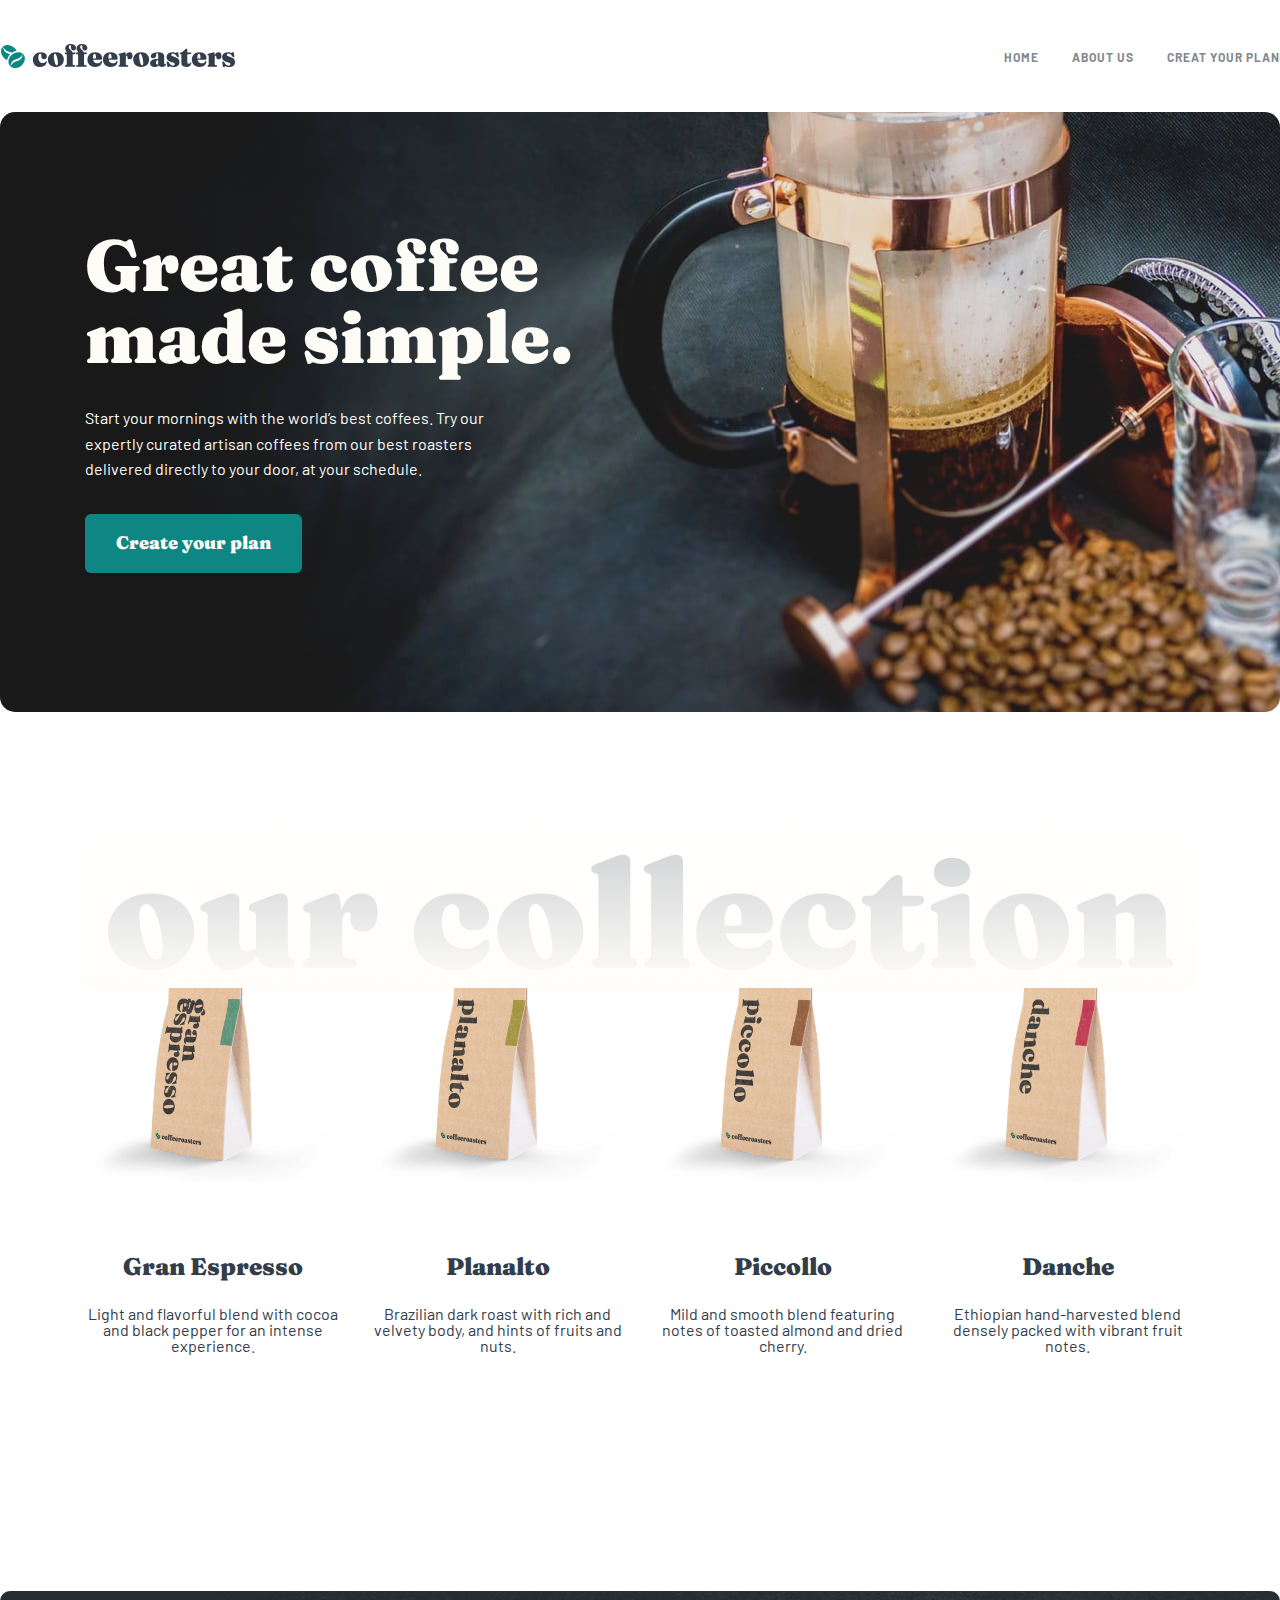
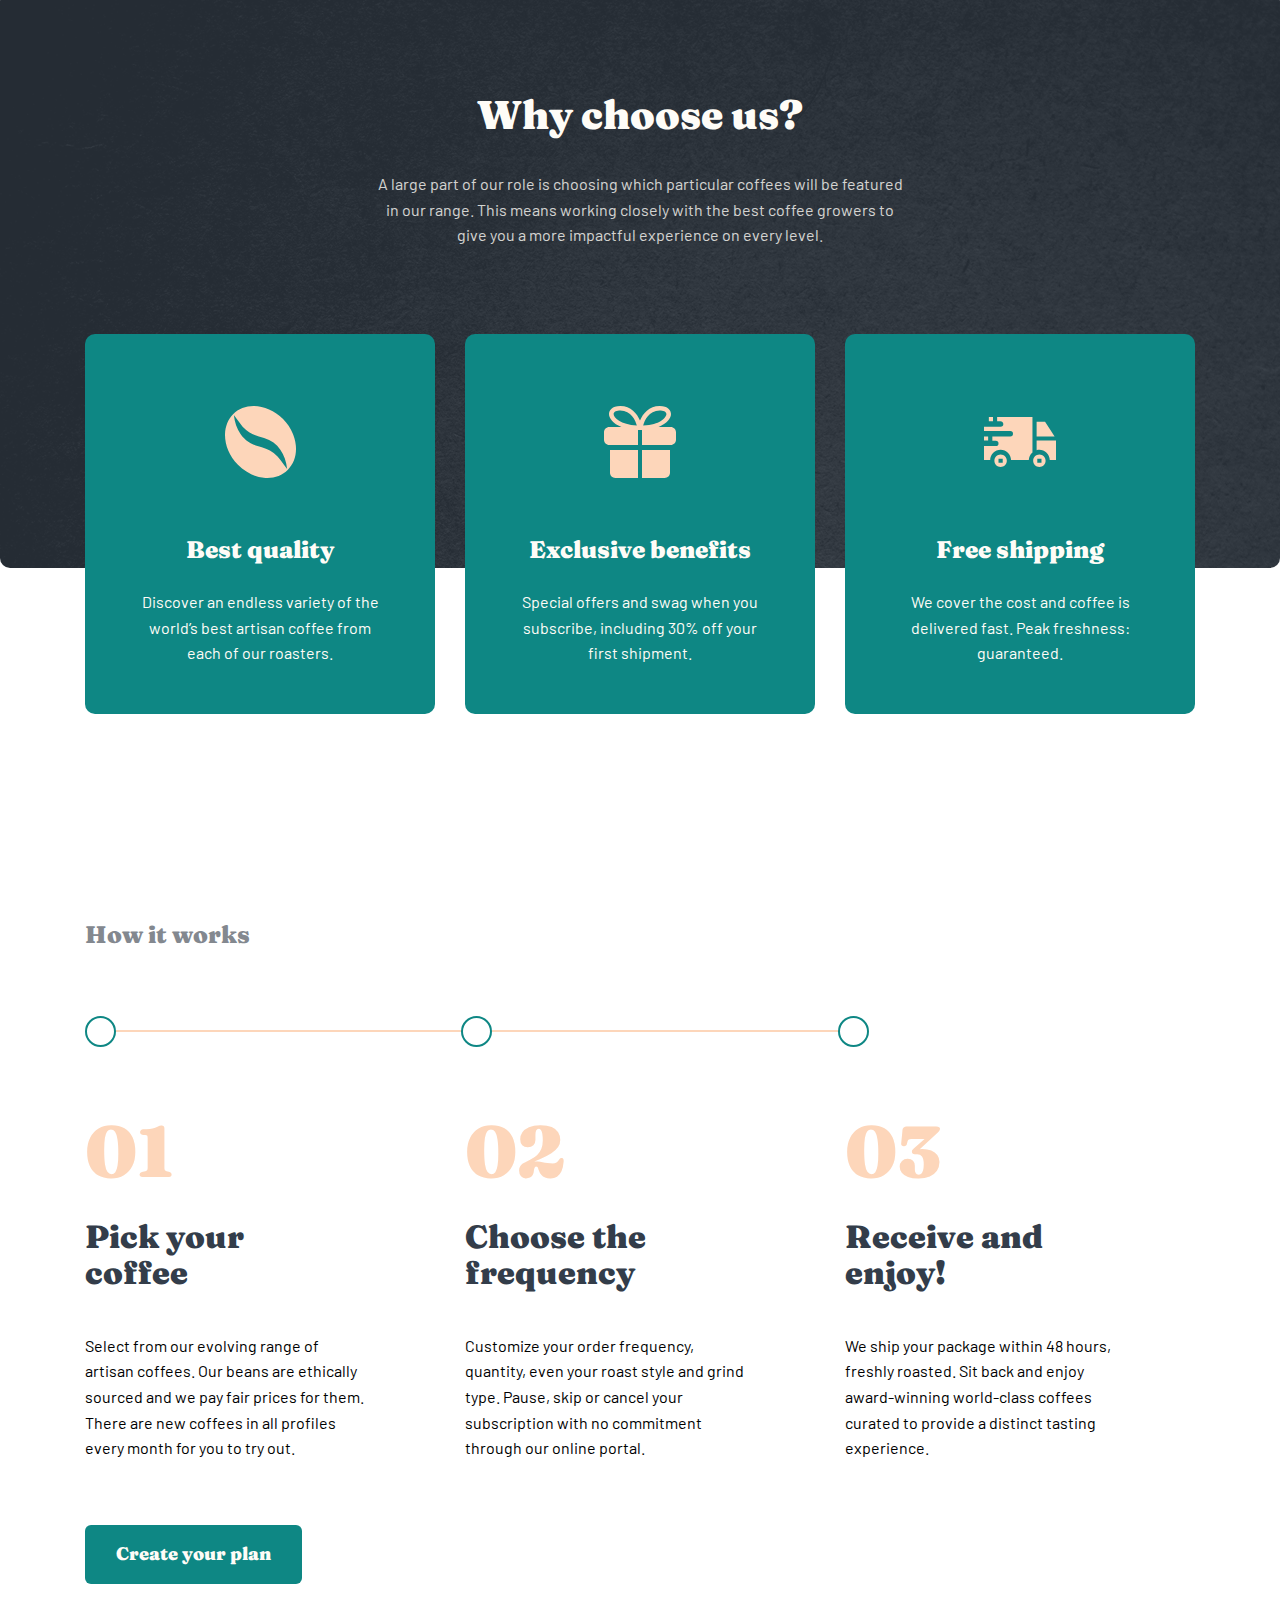
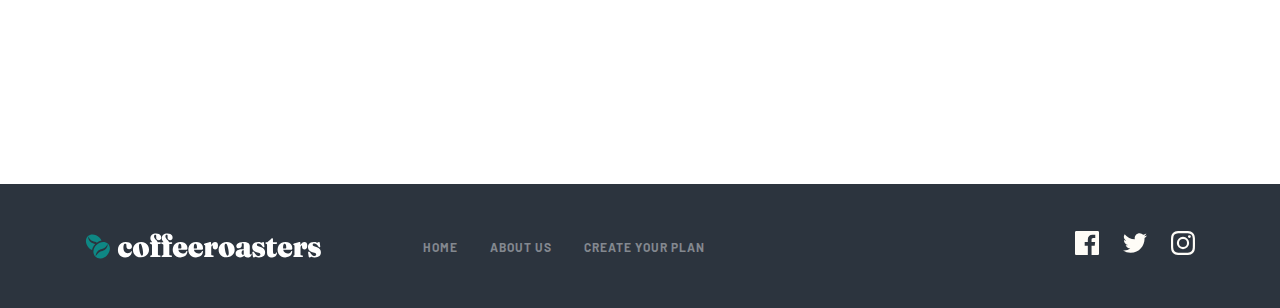
==== commit 69d57d9d: "cofferoasters-project" ====
--- a/index.html
+++ b/index.html
@@ -62,8 +62,7 @@
             <source
               media="(max-width: 400px)"
               srcset="./images/home/mobile/collection-mobile.png"
-            />
-            <source
+              <source
               media="(max-width: 768px)"
               srcset="./images/home/tablet/collection-tablet.png"
             />
--- a/css/style.css
+++ b/css/style.css
@@ -176,7 +176,7 @@
   letter-spacing: 0.1rem;
 }
 .sitenav__link:hover {
-  color: #333d4b;
+  color: hwb(215 20% 71%);
 }
 
 .navbar-toggle {
@@ -253,7 +253,7 @@
 
 .colection__card {
   text-align: center;
-  color: #333d4b;
+  color: hwb(215 20% 71%);
 }
 
 .collection__card__title {
@@ -273,7 +273,7 @@
 .why__container {
   margin-top: 20rem;
   background-image: url(../images/plan/desktop/bg-steps.png);
-  background-color: #333d4b;
+  background-color: hwb(215 20% 71%);
   background-position: center;
   background-repeat: no-repeat;
   background-size: cover;
@@ -400,7 +400,7 @@
   font-weight: 900;
   font-size: 3.2rem;
   line-height: 1.125;
-  color: #333d4b;
+  color: hwb(215 20% 71%);
   width: 25.5rem;
 }
 
@@ -544,7 +544,7 @@
   }
   .colection__card {
     text-align: center;
-    color: #333d4b;
+    color: hwb(215 20% 71%);
     max-width: 57.3rem;
     display: flex;
     flex-direction: column;
@@ -684,7 +684,7 @@
   font-size: 4rem;
   font-weight: 900;
   line-height: 1.2;
-  color: #333d4b;
+  color: hwb(215 20% 71%);
 }
 
 .commit__description {
@@ -695,7 +695,7 @@
 .quality__container {
   margin-top: 25.6rem;
   background-image: url(../images/plan/desktop/bg-steps.png);
-  background-color: #333d4b;
+  background-color: hwb(215 20% 71%);
   background-position: center;
   background-repeat: no-repeat;
   background-size: cover;
@@ -764,15 +764,15 @@
   font-weight: 900;
   font-size: 3.2rem;
   line-height: 1.125;
-  color: #333d4b;
+  color: hwb(215 20% 71%);
 }
 
 .country__address {
-  color: #333d4b;
+  color: hwb(215 20% 71%);
 }
 
 .country__number {
-  color: #333d4b;
+  color: hwb(215 20% 71%);
 }
 
 @media screen and (max-width: 768px) {
@@ -868,10 +868,10 @@
     line-height: 1.5;
   }
   .country__address {
-    color: #333d4b;
+    color: hwb(215 20% 71%);
   }
   .country__number {
-    color: #333d4b;
+    color: hwb(215 20% 71%);
   }
 }
 @media screen and (max-width: 400px) {
@@ -1021,7 +1021,7 @@
 .pickbox__container {
   margin-top: 16.8rem;
   background-image: url(../images/plan/desktop/bg-steps.png);
-  background-color: #333d4b;
+  background-color: hwb(215 20% 71%);
   background-position: center;
   background-repeat: no-repeat;
   background-size: cover;
@@ -1049,7 +1049,7 @@
   background-color: #fff;
   border: 2px solid #0e8784;
   border-radius: 50%;
-  background-color: #333d4b;
+  background-color: hwb(215 20% 71%);
 }
 
 .pickbox__article {
@@ -1080,6 +1080,152 @@
 .pickbox__card__description {
   margin-top: 4.2rem;
   color: #fefcf7;
+}
+
+.order__container {
+  padding-left: 8.5rem;
+  padding-right: 8.5rem;
+  margin-top: 16.8rem;
+  display: flex;
+  gap: 12.5rem;
+}
+
+.order__type {
+  display: flex;
+  align-items: center;
+  flex-direction: column;
+  gap: 4.9rem;
+}
+
+.order__type__card {
+  display: flex;
+  align-items: center;
+  gap: 2.85rem;
+}
+
+.order__type__number {
+  font-family: "Fraunces", cursive;
+  font-size: 2.4rem;
+  font-weight: 900;
+  line-height: 1.6;
+  color: #83888f;
+  cursor: pointer;
+}
+.order__type__number:hover {
+  color: #0e8784;
+}
+
+.order__type__name {
+  font-family: "Fraunces", cursive;
+  font-size: 2.4rem;
+  font-weight: 900;
+  line-height: 1.6;
+  color: #83888f;
+  cursor: pointer;
+}
+.order__type__name:hover {
+  color: hwb(215 20% 71%);
+}
+
+.order__question {
+  display: flex;
+  flex-direction: column;
+  align-items: center;
+  gap: 8.8rem;
+}
+
+.order__question__box {
+  width: 73rem;
+}
+
+.order__question__article {
+  display: flex;
+  align-items: center;
+  justify-content: space-between;
+  margin-bottom: 5.6rem;
+}
+
+.order__question__how {
+  font-family: "Fraunces", cursive;
+  font-weight: 900;
+  font-size: 4rem;
+  line-height: 1.2;
+  color: #83888f;
+}
+
+.order__question__btn {
+  background-color: #fefcf7;
+  cursor: pointer;
+  border: none;
+}
+
+.order__question__card {
+  display: grid;
+  grid-template-columns: repeat(auto-fit, minmax(228px, 1fr));
+  gap: 2.3rem;
+}
+
+.order__question__choose {
+  color: hwb(215 20% 71%);
+  background-color: #f4f1eb;
+  padding: 3.2rem 2.8rem 8.4rem 2.8rem;
+  border-radius: 1rem;
+}
+.order__question__choose:hover {
+  background-color: #fdd6ba;
+}
+
+.order__question__title {
+  width: 17.2rem;
+  font-family: "Fraunces", cursive;
+  font-weight: 900;
+  font-size: 2.4rem;
+  line-height: 1.3;
+  margin-bottom: 2.4rem;
+}
+
+.order__question__description {
+  width: 17.2rem;
+}
+
+.summery__box {
+  width: 73rem;
+  background-color: hwb(215 20% 71%);
+  background-image: url(../images/plan/desktop/bg-order-summary.png);
+  background-position: center;
+  background-repeat: no-repeat;
+  background-size: cover;
+}
+
+.summery__card {
+  padding: 2.7rem 6.4rem;
+}
+
+.summery__title {
+  font-size: 1.6rem;
+  font-weight: 400;
+  line-height: 1.625;
+  color: #ffffff;
+  opacity: 0.5;
+  text-transform: uppercase;
+  margin-bottom: 0.8rem;
+}
+
+.summery__description {
+  font-family: "Fraunces", cursive;
+  font-weight: 900;
+  font-size: 2.4rem;
+  line-height: 1.6;
+  color: #fefcf7;
+}
+
+.summery__active {
+  color: #0e8784;
+}
+
+.plan__box {
+  align-self: end;
+  margin-bottom: 16.8rem;
 }
 
 @media screen and (max-width: 768px) {
@@ -1126,6 +1272,36 @@
     width: 22.3rem;
     color: #fefcf7;
   }
+  .order__type {
+    display: none;
+  }
+  .order__container {
+    padding-left: 3.5rem;
+    padding-right: 0.5rem;
+  }
+  .order__question {
+    gap: 10rem;
+  }
+  .order__question__box {
+    width: 68.9rem;
+  }
+  .order__question__article {
+    margin-bottom: 4rem;
+  }
+  .order__question__card {
+    grid-template-columns: repeat(auto-fit, minmax(223px, 1fr));
+    gap: 1rem;
+  }
+  .summery__card {
+    padding: 2.7rem 4.4rem;
+  }
+  .summery__box {
+    width: 68.9rem;
+  }
+  .plan__box {
+    align-self: center;
+    margin-bottom: 14.4rem;
+  }
 }
 @media screen and (max-width: 400px) {
   .plan-container {
@@ -1177,4 +1353,51 @@
     margin-top: 2.4rem;
     width: 32.7rem;
   }
+  .order__container {
+    padding-left: 2.5rem;
+    padding-right: 0.5rem;
+  }
+  .order__question__description {
+    width: 27.8rem;
+  }
+  .order__question__how {
+    font-size: 2.4rem;
+    line-height: 1.1;
+    width: 24rem;
+  }
+  .order__question__card {
+    grid-template-columns: 1fr;
+    gap: 1.6rem;
+  }
+  .order__question__choose {
+    padding: 2.4rem 2.5rem;
+  }
+  .order__question__box {
+    width: 32.8rem;
+  }
+  .order__question {
+    align-items: flex-start;
+  }
+  .summery__card {
+    padding: 2.4rem 3.2rem;
+  }
+  .summery__box {
+    width: 32.8rem;
+  }
+  .plan__box {
+    align-self: center;
+    margin-bottom: 5.6rem;
+  }
+}
+@media screen and (max-width: 390px) {
+  .order__container {
+    padding-left: 3.5rem;
+    padding-right: 0.5rem;
+  }
+}
+@media screen and (max-width: 375px) {
+  .order__container {
+    padding-left: 2.5rem;
+    padding-right: 0.5rem;
+  }
 }/*# sourceMappingURL=style.css.map */